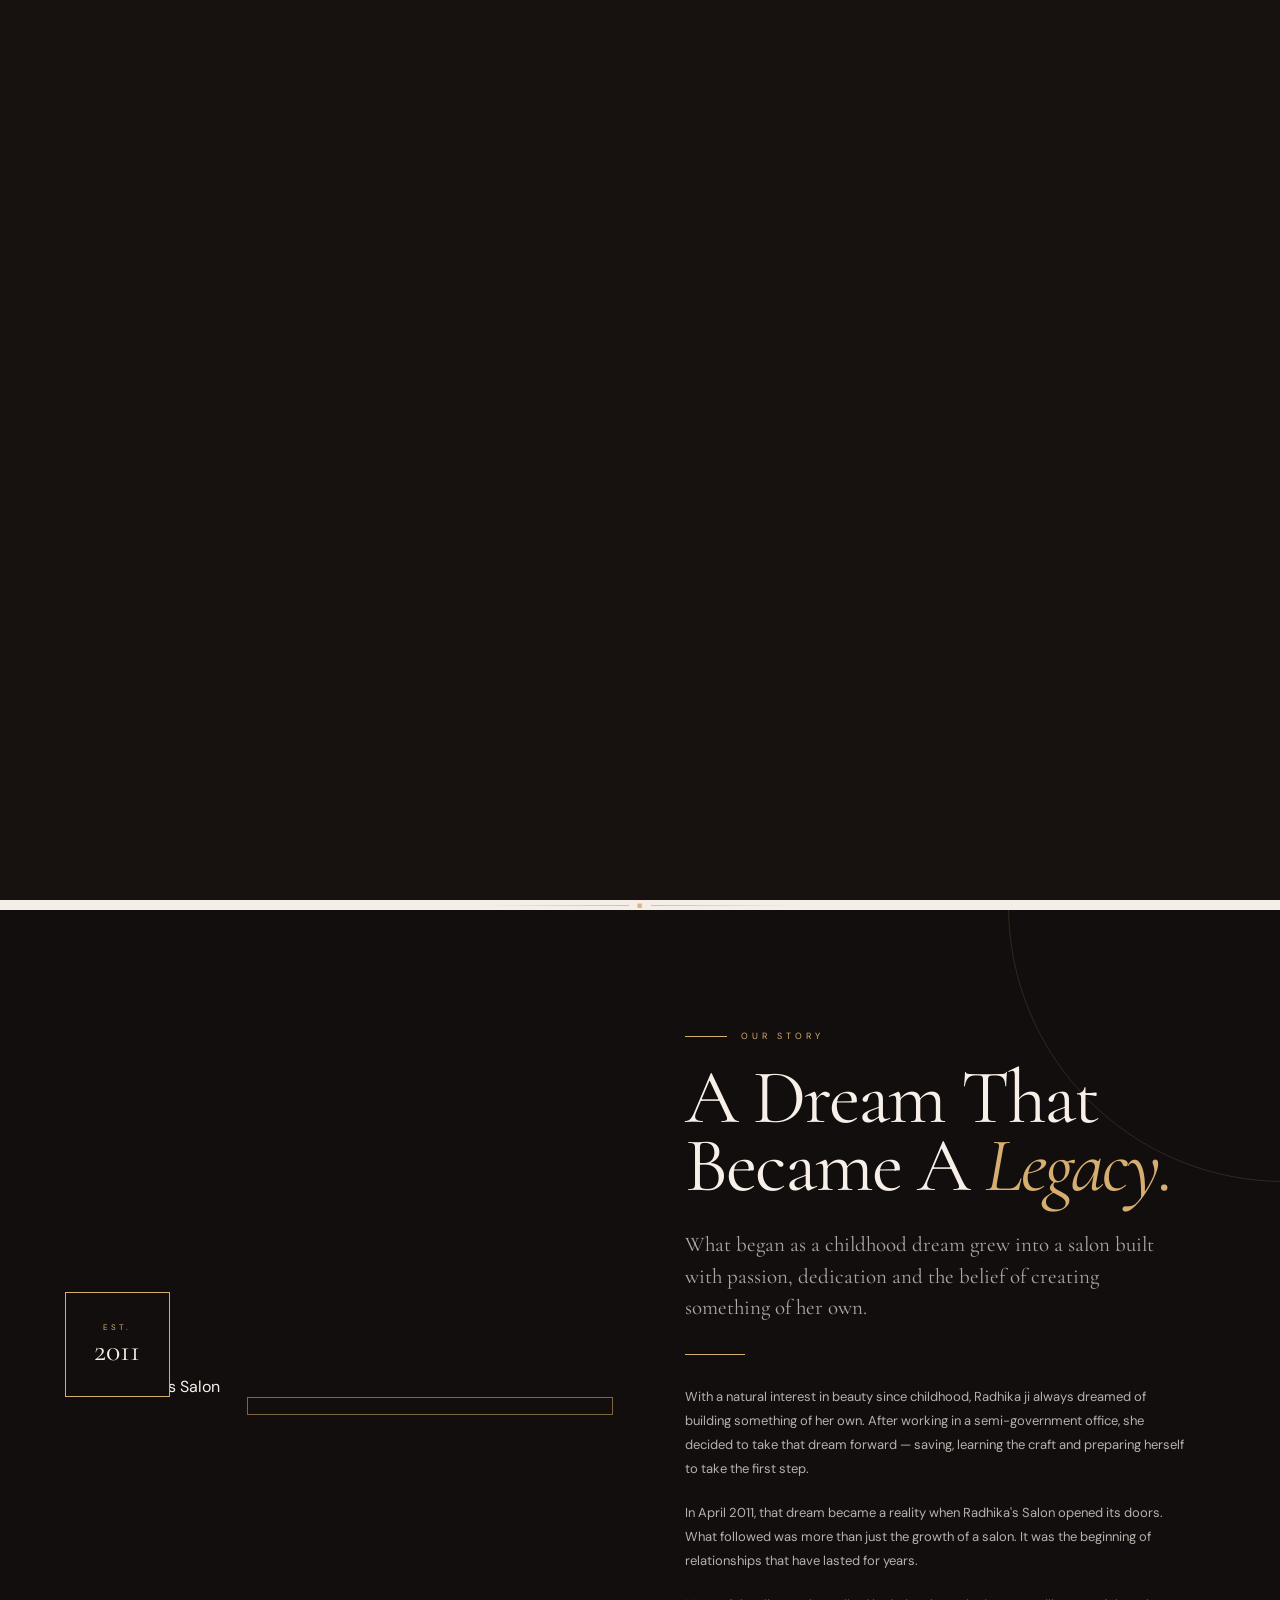
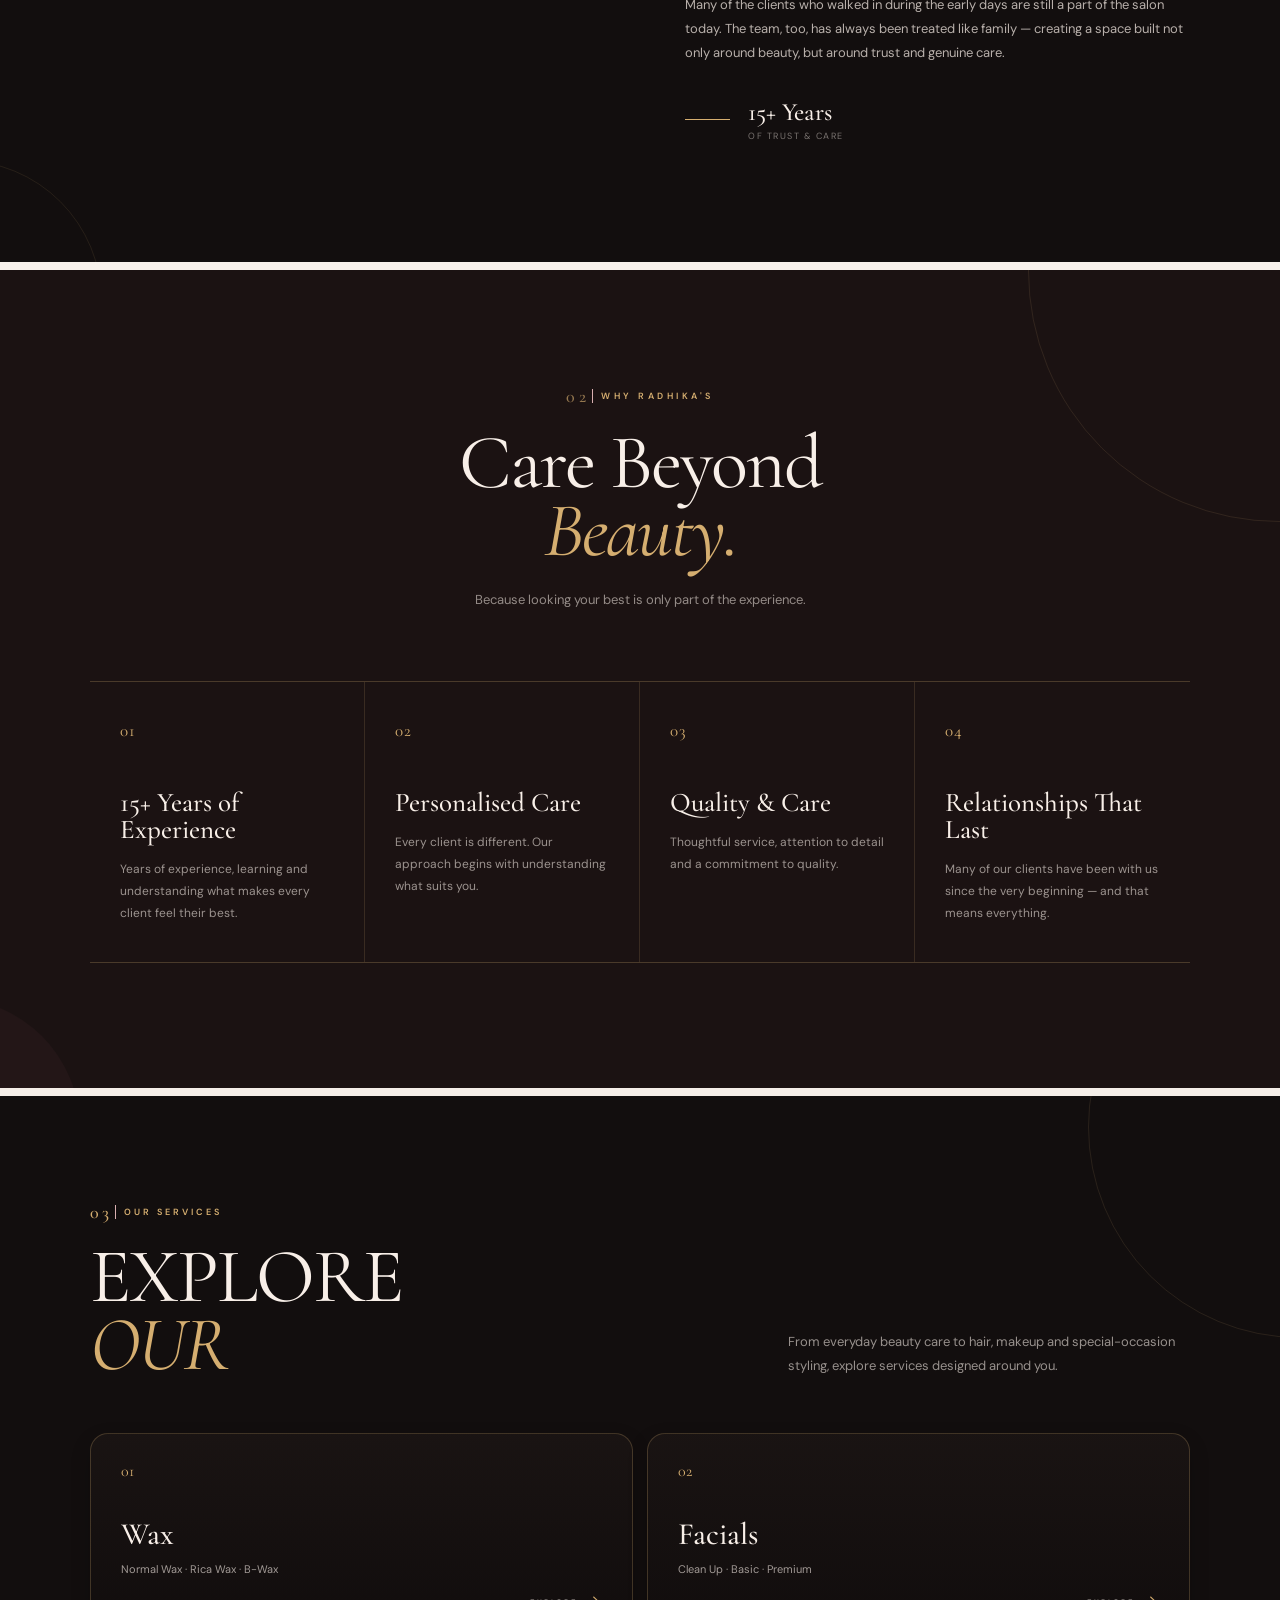
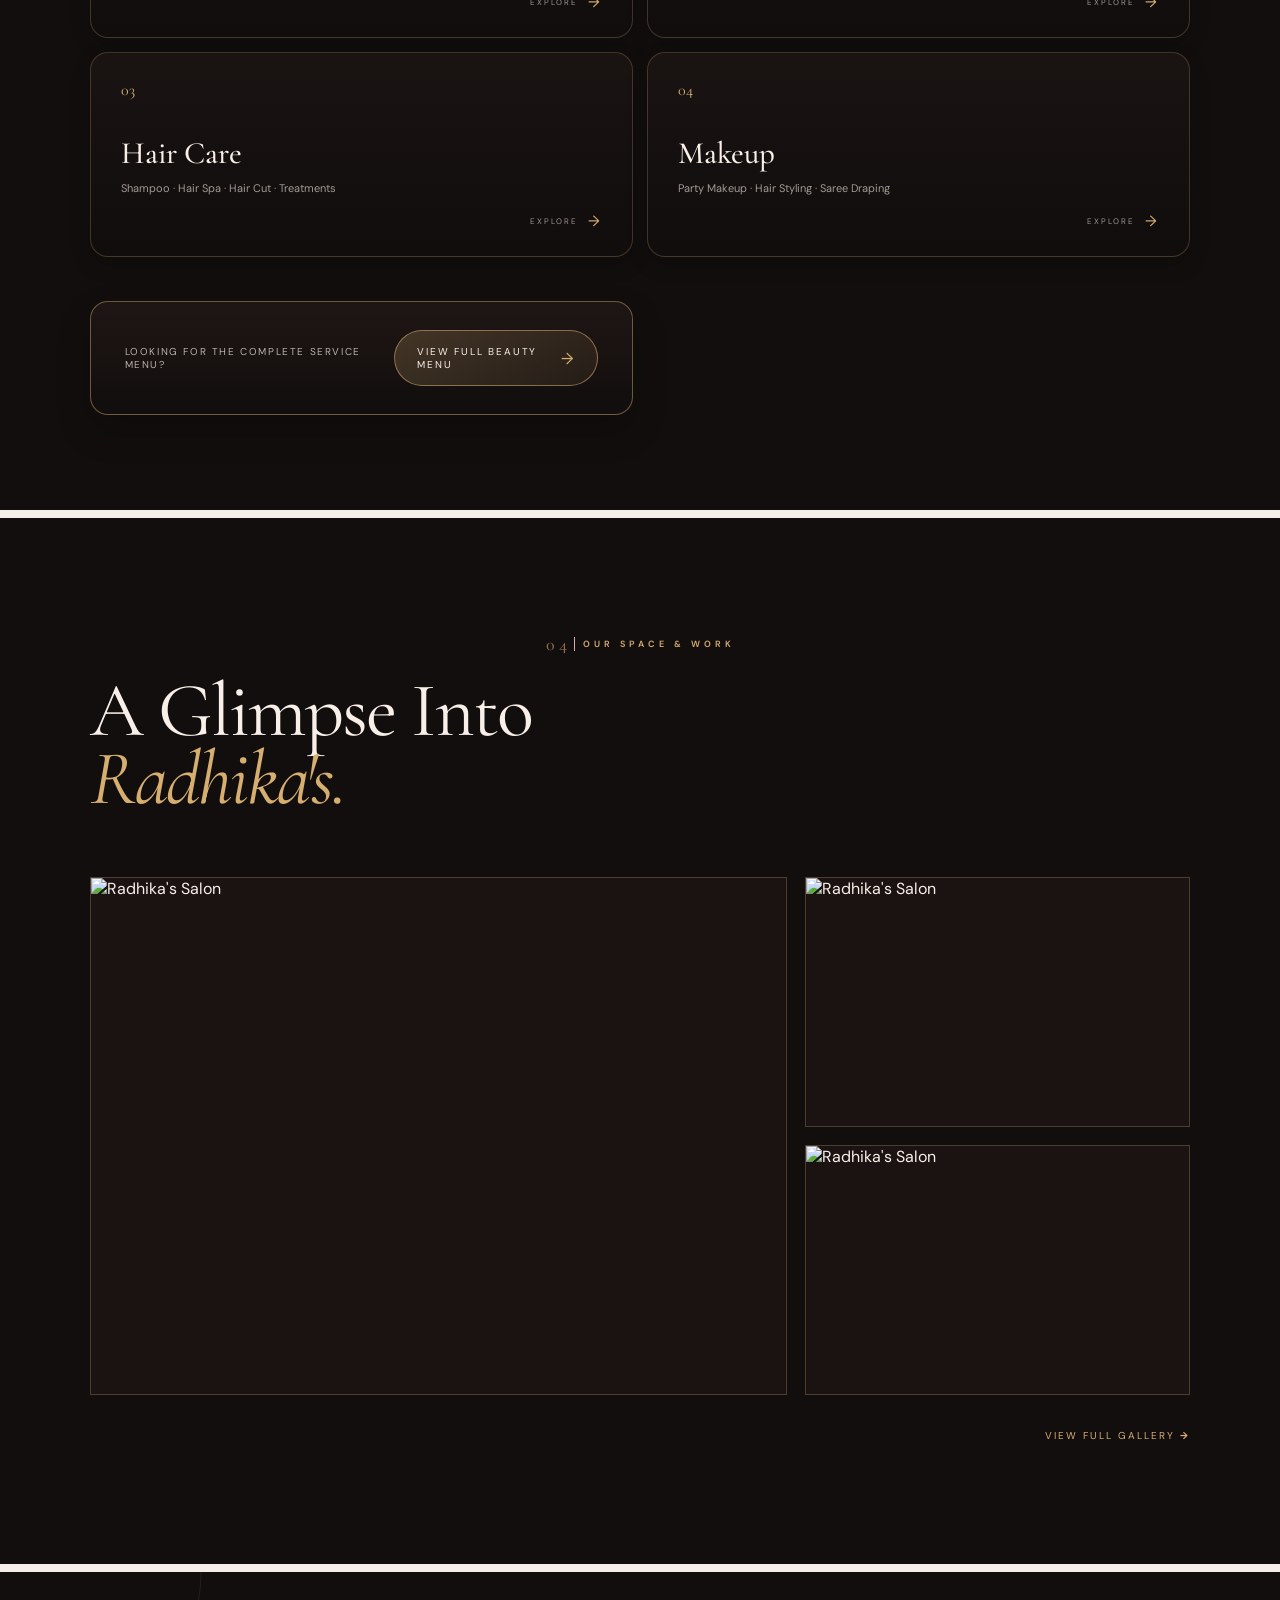
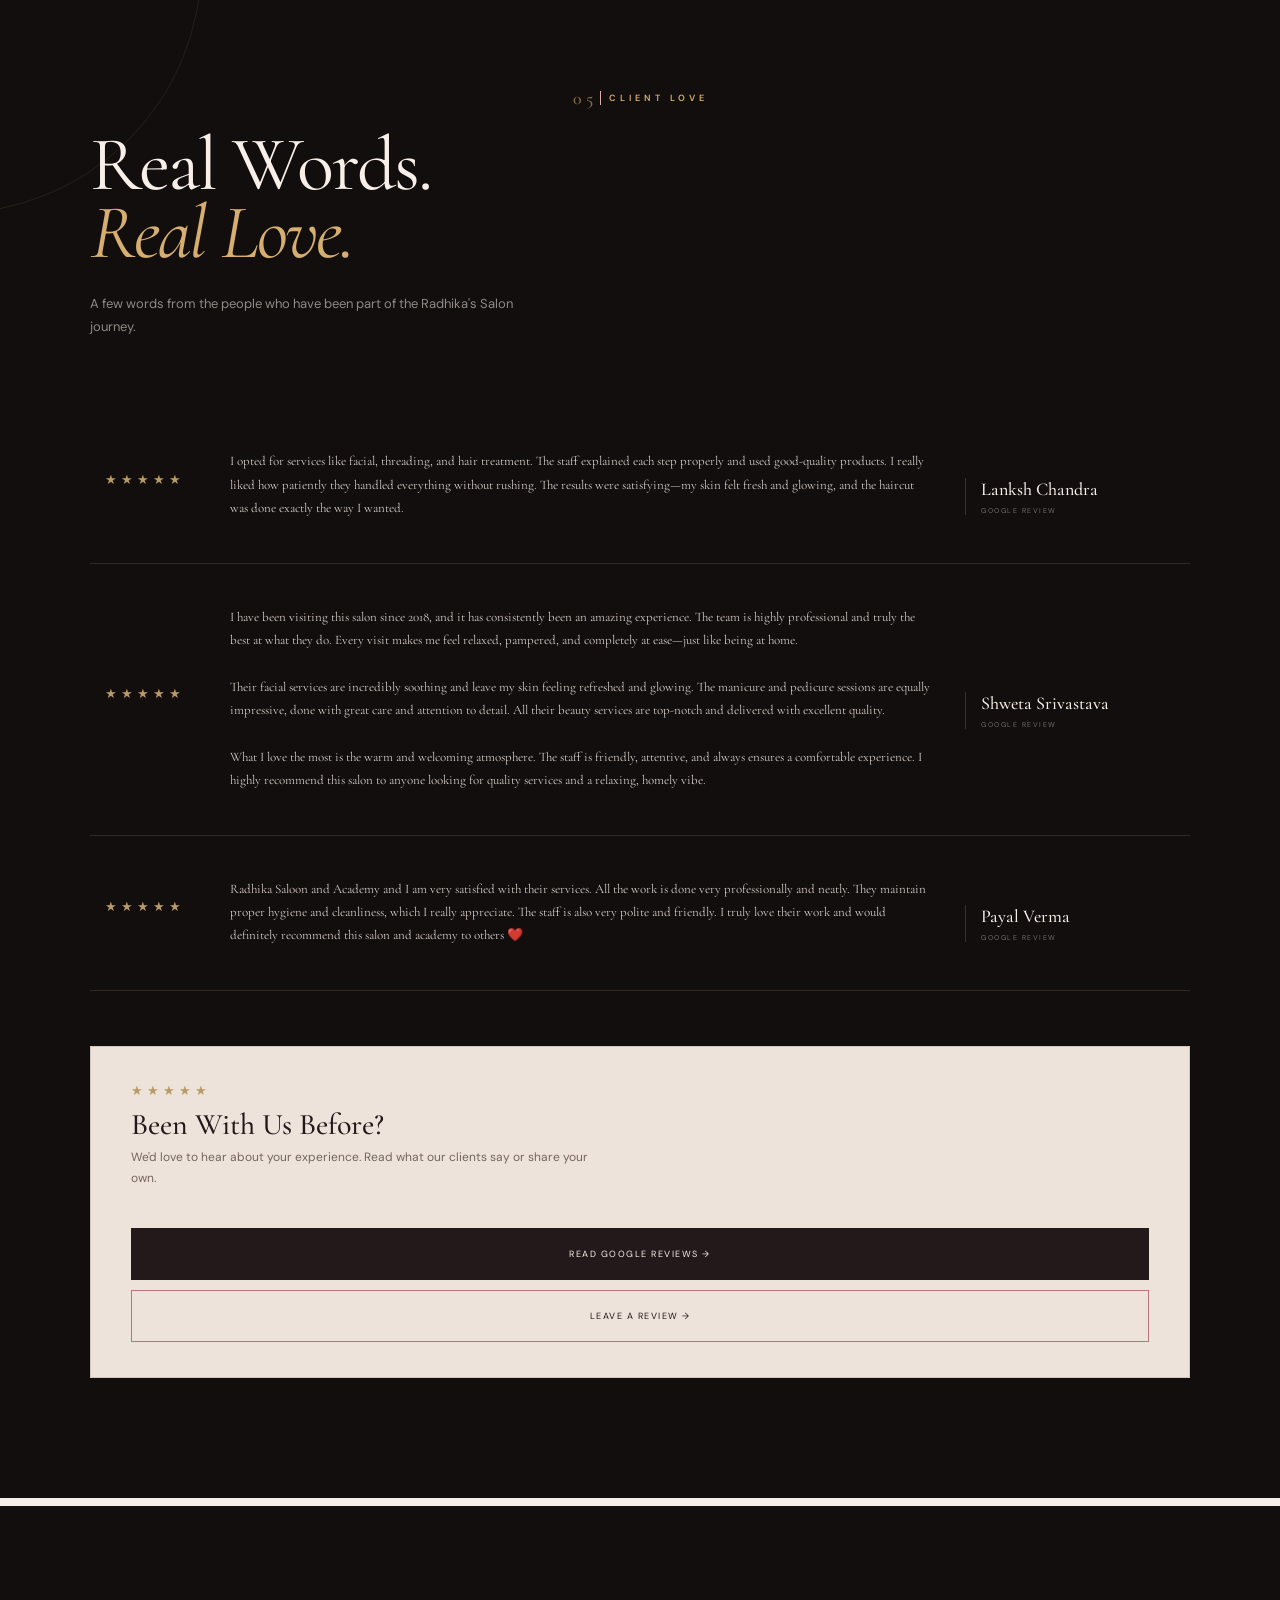
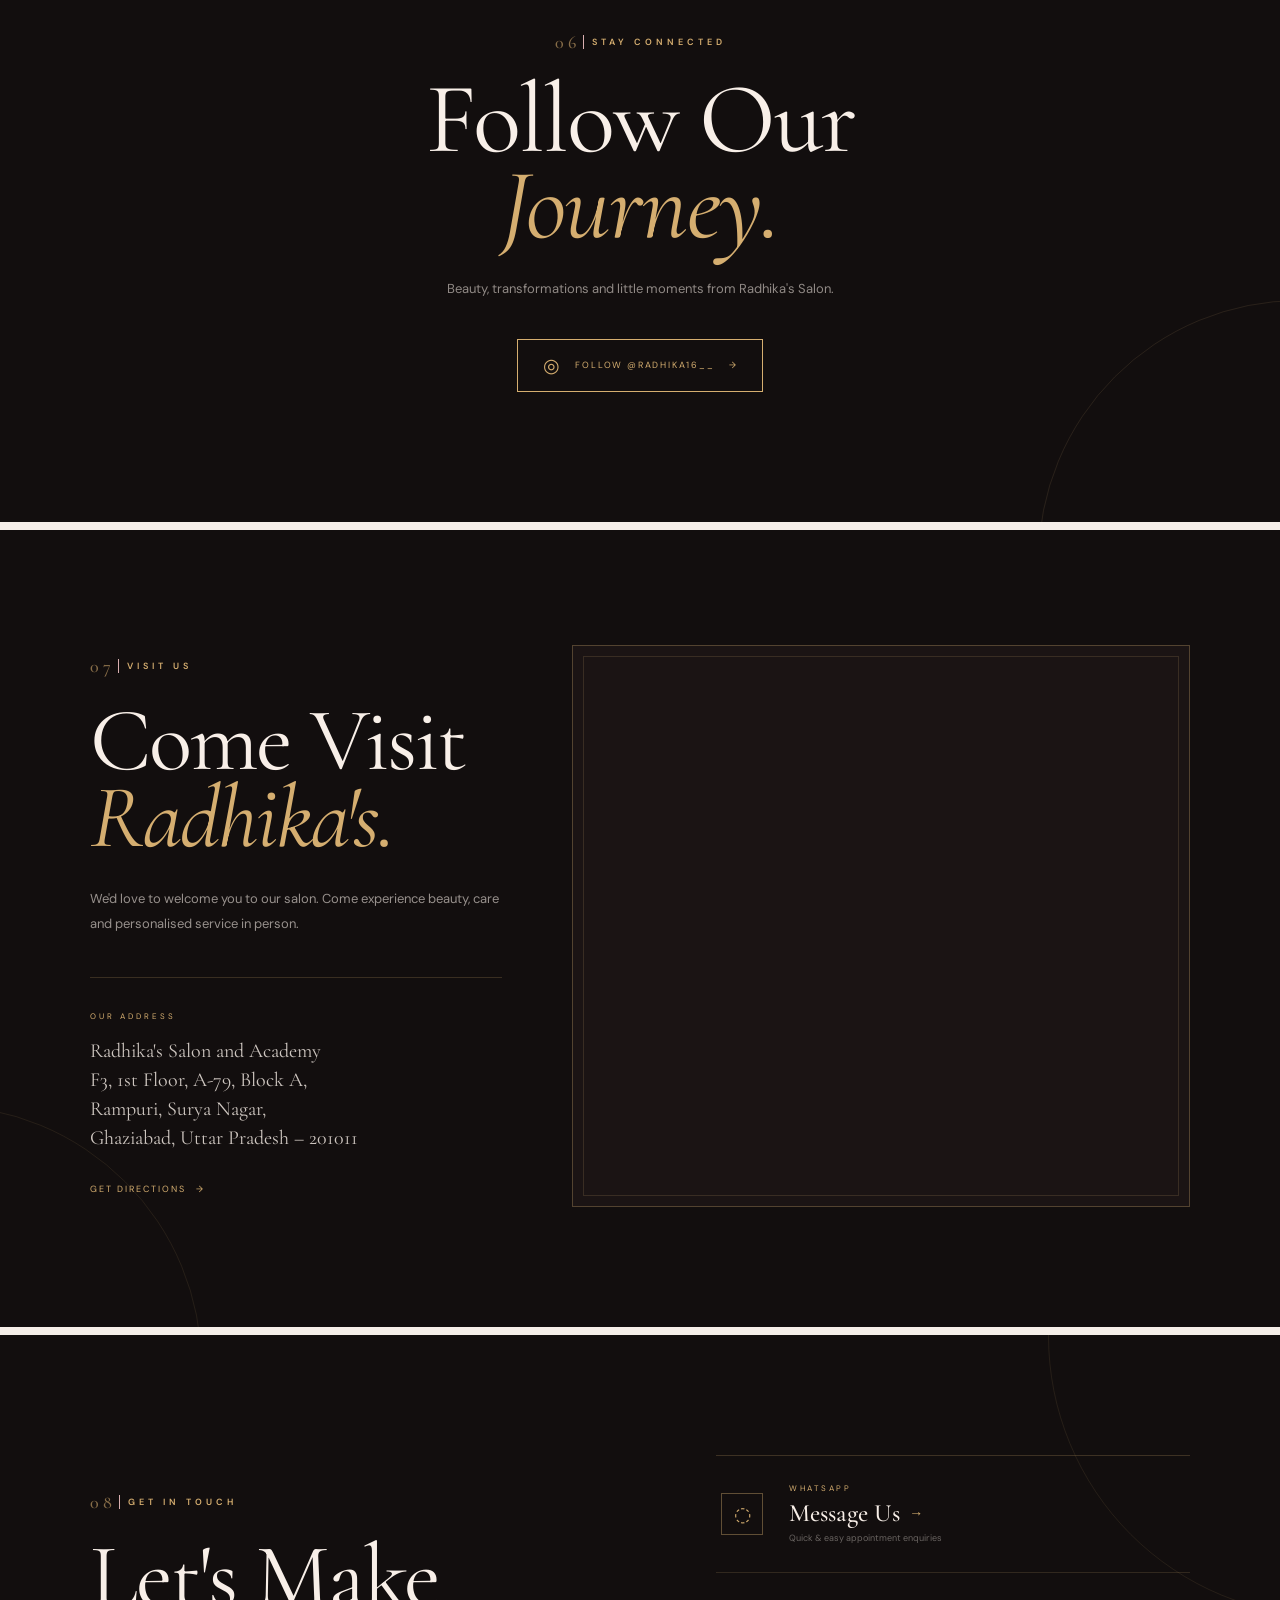
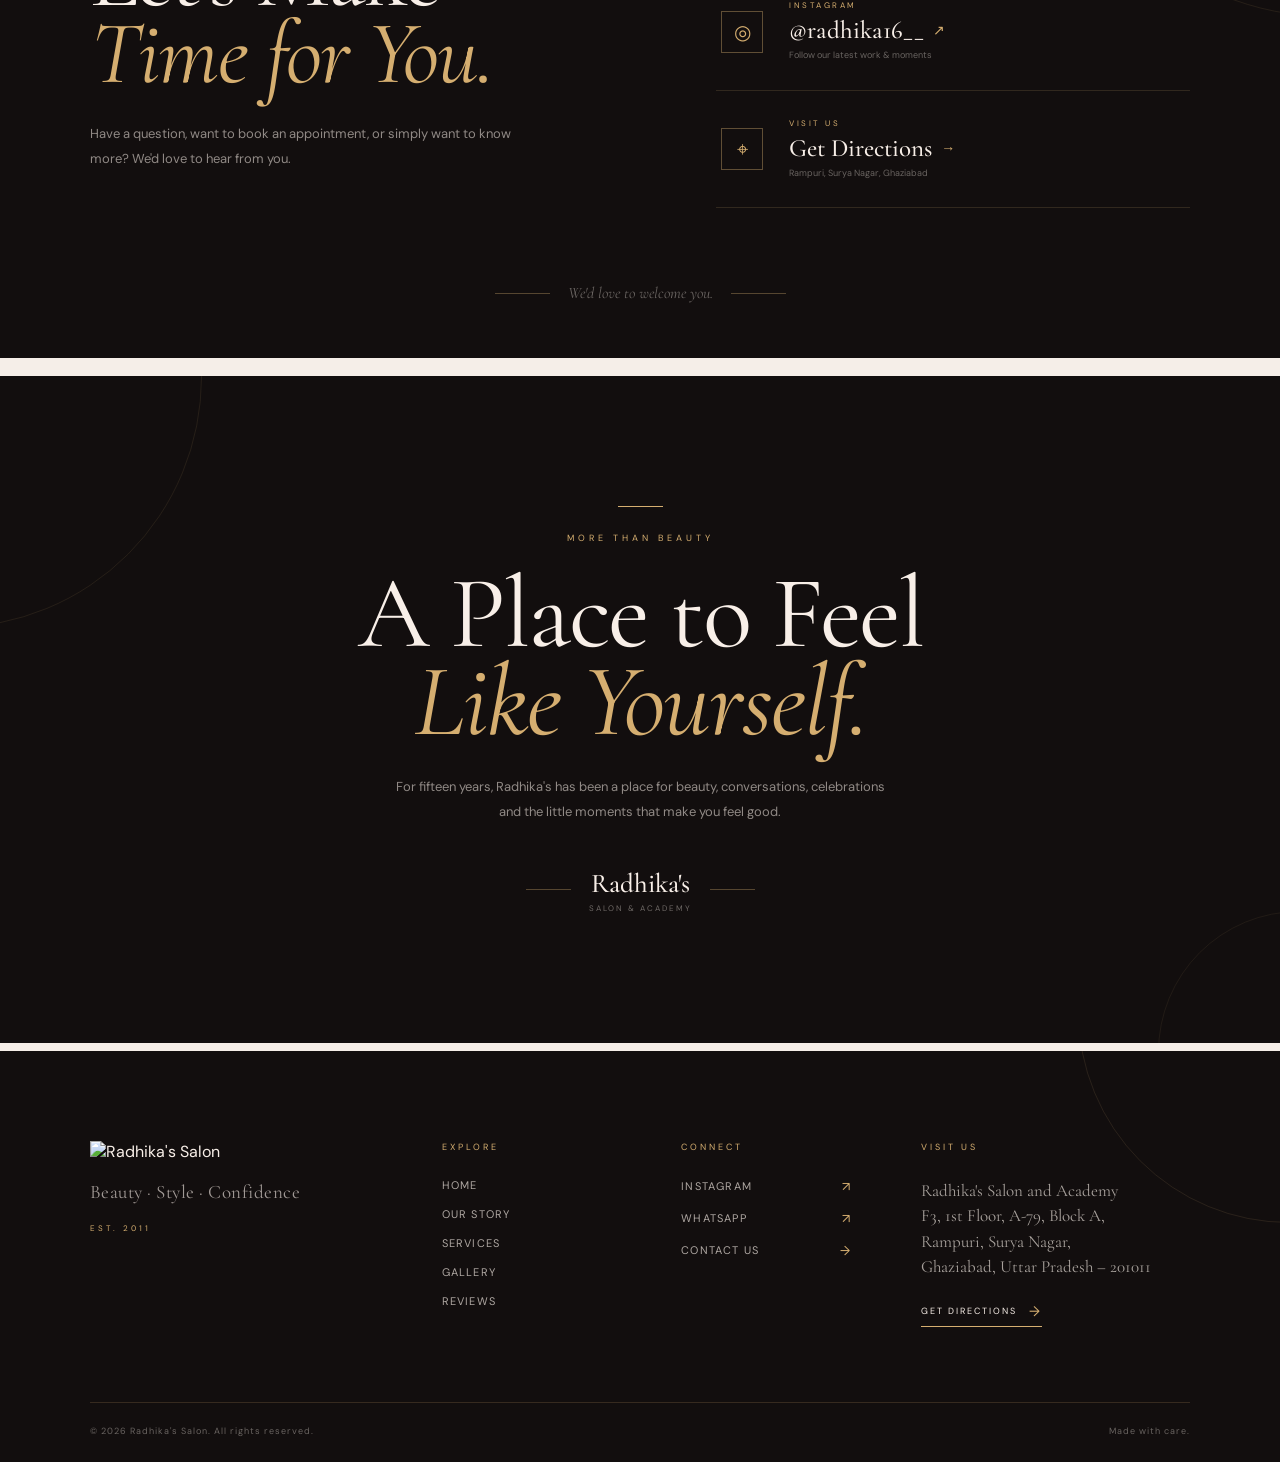
==== index.html @ afd0f9e2 "Add files via upload" ====
<!DOCTYPE html>
<html lang="en">
<head>
    <meta charset="UTF-8">
    <meta name="viewport" content="width=device-width, initial-scale=1.0">

    <title>Radhika's Salon | Beauty, Style & Care</title>

    <link rel="stylesheet" href="style.css">
</head>

<body>
<!-- ================= INTRO VIDEO ================= -->
<div class="intro-screen" id="introScreen">

    <video
        class="intro-video"
        id="introVideo"
        autoplay
        muted
        playsinline
        preload="auto"
    >

        <source
            src="Radhika's logo reveal 1.mp4"
            type="video/mp4"
            media="(min-width: 701px)"
        >

        <source
            src="Radhika's-Logo-reveal-mobile.mp4"
            type="video/mp4"
            media="(max-width: 700px)"
        >

    </video>


    <div class="intro-fallback">

        <img
            src="Radhikaslogonobg.png"
            alt="Radhika's Salon"
        >

    </div>

</div>
    <!-- ================= NAVBAR ================= -->

    <header class="navbar">
        <div class="nav-container">

            <a href="#home" class="logo">
                <img src="Radhikaslogonobg.png" alt="Radhika's Salon">
            </a>

            <nav class="nav-links">
                <a href="#home">Home</a>
                <a href="#about">About</a>
                <a href="#services">Services</a>
                <a href="#gallery">Gallery</a>
                <a href="#reviews">Reviews</a>
                <a href="#contact">Contact</a>
                <a href="#location">Location</a>
            </nav>

            <a href="#contact" class="nav-button">
                Book Appointment
            </a>

            <button class="menu-toggle" aria-label="Open Menu">
                <span></span>
                <span></span>
                <span></span>
            </button>

        </div>
    </header>



<!-- ================= HERO ================= -->

<section class="hero" id="home">

    <!-- Background Image -->
    <div class="hero-background">
        <img
            src="Radhika's entry 1.png"
            alt="Radhika's Salon Interior"
        >
        <div class="hero-overlay"></div>
    </div>
<div class="hero-background">

    <picture>
        <source
            media="(max-width: 700px)"
            srcset="Radhika's-entry-vertical.png"
        >

        <img
            src="Radhika's entry 1.png"
            alt="Radhika's Salon Interior"
        >
    </picture>

    <div class="hero-overlay"></div>

</div>

    <!-- Hero Content -->
    <div class="hero-content">

        <div class="hero-eyebrow">
            <span></span>
            EST. 2011
        </div>

        <h1>
            BEAUTY<br>
            <span>THAT FEELS</span><br>
            LIKE YOU.
        </h1>

        <p>
            A place where beauty, care and confidence
            come together.
        </p>

        <div class="hero-buttons">

            <a href="#services" class="hero-btn">
                Explore Services
                <span>→</span>
            </a>

            <a href="#about" class="hero-link">
                Our Story
                <span>↓</span>
            </a>

        </div>

    </div>


    <!-- Bottom Scroll -->
    <div class="hero-scroll">

        <span class="scroll-line"></span>

        <span>SCROLL TO EXPLORE</span>

    </div>


    <!-- Side Number -->
    <div class="hero-index">
        01
    </div>

</section>


       <!-- SECTION DIVIDER -->

<div class="section-divider">
    <span class="divider-line"></span>
    <span class="divider-diamond">◆</span>
    <span class="divider-line"></span>
</div>

        <!-- ================= SALON STORY ================= -->

<section class="salon-story" id="about">

    <div class="story-container">

        <!-- LEFT VISUAL -->

        <div class="story-visual">

            <div class="story-image">
                <img
                    src="Radhika's logo.png"
                    alt="Radhika's Salon"
                >
            </div>

            <div class="story-year">
                <span>EST.</span>
                <strong>2011</strong>
            </div>

        </div>


        <!-- RIGHT CONTENT -->

        <div class="story-content">

            <div class="story-label">
                <span></span>
                OUR STORY
            </div>

            <h2>
                A Dream That<br>
                Became A <em>Legacy.</em>
            </h2>

            <p class="story-intro">
                What began as a childhood dream grew into
                a salon built with passion, dedication
                and the belief of creating something of her own.
            </p>

            <div class="story-divider"></div>

            <p>
                With a natural interest in beauty since childhood,
                Radhika ji always dreamed of building something
                of her own. After working in a semi-government
                office, she decided to take that dream forward —
                saving, learning the craft and preparing herself
                to take the first step.
            </p>

            <p>
                In April 2011, that dream became a reality when
                Radhika's Salon opened its doors. What followed
                was more than just the growth of a salon. It was
                the beginning of relationships that have lasted
                for years.
            </p>

            <p>
                Many of the clients who walked in during the
                early days are still a part of the salon today.
                The team, too, has always been treated like
                family — creating a space built not only around
                beauty, but around trust and genuine care.
            </p>

            <div class="story-signature">

                <div class="signature-line"></div>

                <div>
                    <strong>15+ Years</strong>
                    <span>of trust &amp; care</span>
                </div>

            </div>

        </div>

    </div>

</section>
        <!-- ================= WHY RADHIKA'S ================= -->

        <section class="why-us section">

            <div class="section-heading">

                <div class="section-label centered">
                    <span>02</span>
                    <span>WHY RADHIKA'S</span>
                </div>

                <h2>
                    Care Beyond<br>
                    <em>Beauty.</em>
                </h2>

                <p>
                    Because looking your best is only part of the experience.
                </p>

            </div>


            <div class="why-grid">

                <article class="why-card">
                    <span class="card-number">01</span>
                    <h3>15+ Years of Experience</h3>
                    <p>
                        Years of experience, learning and understanding
                        what makes every client feel their best.
                    </p>
                </article>

                <article class="why-card">
                    <span class="card-number">02</span>
                    <h3>Personalised Care</h3>
                    <p>
                        Every client is different. Our approach begins
                        with understanding what suits you.
                    </p>
                </article>

                <article class="why-card">
                    <span class="card-number">03</span>
                    <h3>Quality & Care</h3>
                    <p>
                        Thoughtful service, attention to detail and
                        a commitment to quality.
                    </p>
                </article>

                <article class="why-card">
                    <span class="card-number">04</span>
                    <h3>Relationships That Last</h3>
                    <p>
                        Many of our clients have been with us since
                        the very beginning — and that means everything.
                    </p>
                </article>

            </div>

        </section>


      <!-- ================= SERVICES PREVIEW ================= -->

<section class="services-preview section" id="services">

    <div class="services-header">

        <div>

            <div class="section-label">
                <span>03</span>
                <span>OUR SERVICES</span>
            </div>

            <h2>
                EXPLORE<br>
                <em>OUR</em>
            </h2>

        </div>

        <p>
            From everyday beauty care to hair, makeup and
            special-occasion styling, explore services designed
            around you.
        </p>

    </div>


    <div class="services-grid">

       <!-- ================= 01 ================= -->

<a href="menu.html?group=wax" class="service-card">

    <span class="service-number">01</span>

    <div class="service-card-content">

        <h3>
            Wax
        </h3>

        <p>
            Normal Wax · Rica Wax · B-Wax
        </p>

    </div>

    <span class="service-arrow">
        Explore <strong>→</strong>
    </span>

</a>


<!-- ================= 02 ================= -->

<a href="menu.html?group=facials" class="service-card">

    <span class="service-number">02</span>

    <div class="service-card-content">

        <h3>
            Facials
        </h3>

        <p>
            Clean Up · Basic · Premium
        </p>

    </div>

    <span class="service-arrow">
        Explore <strong>→</strong>
    </span>

</a>


<!-- ================= 03 ================= -->

<a href="menu.html?group=hair" class="service-card">

    <span class="service-number">03</span>

    <div class="service-card-content">

        <h3>
            Hair Care
        </h3>

        <p>
            Shampoo · Hair Spa · Hair Cut · Treatments
        </p>

    </div>

    <span class="service-arrow">
        Explore <strong>→</strong>
    </span>

</a>


<!-- ================= 04 ================= -->

<a href="menu.html?group=makeup" class="service-card">

    <span class="service-number">04</span>

    <div class="service-card-content">

        <h3>
            Makeup
        </h3>

        <p>
            Party Makeup · Hair Styling · Saree Draping
        </p>

    </div>

    <span class="service-arrow">
        Explore <strong>→</strong>
    </span>

</a>



    <!-- ================= MENU LINK ================= -->

    <div class="services-menu-link">

        <span>
            Looking for the complete service menu?
        </span>

        <a href="menu.html">
            View Full Beauty Menu
            <strong>→</strong>
        </a>

    </div>

</section>


    

      <!-- ================= GALLERY PREVIEW ================= -->

<section class="gallery-preview section" id="gallery">

    <div class="section-heading">

        <div class="section-label centered">
            <span>04</span>
            <span>OUR SPACE & WORK</span>
        </div>

        <h2>
            A Glimpse Into<br>
            <em>Radhika's.</em>
        </h2>

    </div>


    <div class="gallery-grid">

      <!-- =====================================================
     FEATURED GALLERY
===================================================== -->

<!-- LARGE FEATURE IMAGE -->

<div class="gallery-item gallery-large">

    <img
        src="Radhika's scene 7.png"
        alt="Radhika's Salon"
    >

</div>


<!-- SMALL IMAGE 01 -->

<div class="gallery-item gallery-small">

    <img
        src="Radhika's scene 6.png"
        alt="Radhika's Salon"
    >

</div>


<!-- SMALL IMAGE 02 -->

<div class="gallery-item gallery-small">

    <img
        src= "Radhika's scene 4.png"
        alt="Radhika's Salon"
    >

</div>

</div>


    <div class="gallery-cta">

        <a href="gallery.html">
    View Full Gallery
    <strong>→</strong>
</a>
    </div>

</section>

       <!-- ================= REVIEWS ================= -->

<section class="reviews section" id="reviews">

    <div class="section-heading">

        <div class="section-label centered">
            <span>05</span>
            <span>CLIENT LOVE</span>
        </div>

        <h2>
            Real Words.<br>
            <em>Real Love.</em>
        </h2>

        <p>
            A few words from the people who have been part
            of the Radhika's Salon journey.
        </p>

    </div>


   <div class="reviews-grid">

    <!-- ================= REVIEW 01 ================= -->

    <article class="review-card">

        <div class="review-stars">
            ★★★★★
        </div>

        <p class="review-text">
            I opted for services like facial, threading, and hair
            treatment. The staff explained each step properly and
            used good-quality products. I really liked how patiently
            they handled everything without rushing. The results were
            satisfying—my skin felt fresh and glowing, and the haircut
            was done exactly the way I wanted.
        </p>

        <div class="review-author">

            <div>
                <strong>Lanksh Chandra</strong>

                <span>
                    Google Review
                </span>
            </div>

            

        </div>

    </article>


    <!-- ================= REVIEW 02 ================= -->

    <article class="review-card">

        <div class="review-stars">
            ★★★★★
        </div>

        <p class="review-text">
            I have been visiting this salon since 2018, and it has
            consistently been an amazing experience. The team is
            highly professional and truly the best at what they do.
            Every visit makes me feel relaxed, pampered, and
            completely at ease—just like being at home.
            <br><br>
            Their facial services are incredibly soothing and leave
            my skin feeling refreshed and glowing. The manicure and
            pedicure sessions are equally impressive, done with great
            care and attention to detail. All their beauty services
            are top-notch and delivered with excellent quality.
            <br><br>
            What I love the most is the warm and welcoming atmosphere.
            The staff is friendly, attentive, and always ensures a
            comfortable experience. I highly recommend this salon to
            anyone looking for quality services and a relaxing,
            homely vibe.
        </p>

        <div class="review-author">

            <div>
                <strong>Shweta Srivastava</strong>

                <span>
                    Google Review
                </span>
            </div>

           

        </div>

    </article>


    <!-- ================= REVIEW 03 ================= -->

    <article class="review-card">

        <div class="review-stars">
            ★★★★★
        </div>

        <p class="review-text">
            Radhika Saloon and Academy and I am very satisfied with
            their services. All the work is done very professionally
            and neatly. They maintain proper hygiene and cleanliness,
            which I really appreciate. The staff is also very polite
            and friendly. I truly love their work and would definitely
            recommend this salon and academy to others ❤️
        </p>

        <div class="review-author">

            <div>
                <strong>Payal Verma</strong>

                <span>
                    Google Review
                </span>
            </div>

            
        </div>

    </article>

</div>


    <!-- ================= GOOGLE REVIEW CTA ================= -->

    <div class="review-actions">

        <div class="review-action-content">

            <span class="review-stars">★★★★★</span>

            <h3>
                Been With Us Before?
            </h3>

            <p>
                We'd love to hear about your experience.
                Read what our clients say or share your own.
            </p>

        </div>


        <div class="review-buttons">

            <a
                href="https://share.google/PJnNp56hR6XcX1TGy"
                target="_blank"
                rel="noopener noreferrer"
                class="btn btn-dark"
            >
                Read Google Reviews →
            </a>

            <a
                href="https://share.google/PJnNp56hR6XcX1TGy"
                target="_blank"
                rel="noopener noreferrer"
                class="btn btn-review"
            >
                Leave a Review →
            </a>

        </div>

    </div>

</section>

<!-- ================= INSTAGRAM ================= -->

<section class="instagram-section">

    <div class="instagram-inner">

        <div class="section-label centered">
            <span>06</span>
            <span>STAY CONNECTED</span>
        </div>

        <h2>
            Follow Our<br>
            <em>Journey.</em>
        </h2>

        <p>
            Beauty, transformations and little moments
            from Radhika's Salon.
        </p>

        <a
            href="https://www.instagram.com/radhika16__/?igsh=NmgweGU5MXZubTRn-"
            target="_blank"
            rel="noopener noreferrer"
            class="instagram-button"
        >
            <span class="instagram-icon">◎</span>
            Follow @radhika16__
            <span>→</span>
        </a>

    </div>

</section>


<!-- ================= LOCATION ================= -->

<section class="location section" id="location">

    <div class="location-container">

        <div class="location-content">

            <div class="section-label">
                <span>07</span>
                <span>VISIT US</span>
            </div>

            <h2>
                Come Visit<br>
                <em>Radhika's.</em>
            </h2>

            <p class="location-intro">
                We'd love to welcome you to our salon.
                Come experience beauty, care and personalised
                service in person.
            </p>


            <div class="address">

                <span class="address-label">
                    OUR ADDRESS
                </span>

                <p>
                    Radhika's Salon and Academy<br>
                    F3, 1st Floor, A-79, Block A,<br>
                    Rampuri, Surya Nagar,<br>
                    Ghaziabad, Uttar Pradesh – 201011
                </p>

            </div>


            <a
                href="https://share.google/PJnNp56hR6XcX1TGy"
                target="_blank"
                rel="noopener noreferrer"
                class="text-link"
            >
                Get Directions
                <span>→</span>
            </a>

        </div>


        <!-- MAP -->

        <div class="map-container">

            <iframe
                src="https://www.google.com/maps?q=Radhika's%20Salon%20and%20Academy%2C%20Rampuri%2C%20Ghaziabad%2C%20Uttar%20Pradesh&output=embed"
                width="100%"
                height="100%"
                style="border:0;"
                allowfullscreen=""
                loading="lazy"
                referrerpolicy="no-referrer-when-downgrade"
                title="Radhika's Salon and Academy Location">
            </iframe>

        </div>

    </div>

</section>


<!-- ================= CONTACT ================= -->

<section class="contact section" id="contact">

    <div class="contact-container">

        <!-- ================= LEFT ================= -->

        <div class="contact-heading">

            <div class="section-label">
                <span>08</span>
                <span>GET IN TOUCH</span>
            </div>

            <h2>
                Let's Make<br>
                <em>Time for You.</em>
            </h2>

            <p>
                Have a question, want to book an appointment,
                or simply want to know more? We'd love to hear
                from you.
            </p>

        </div>


        <!-- ================= RIGHT ================= -->

        <div class="contact-details">


            <!-- WHATSAPP -->

            <a
                href="https://wa.me/YOURWHATSAPPNUMBER"
                target="_blank"
                rel="noopener noreferrer"
                class="contact-item"
            >

                <div class="contact-icon">
                    <span>◌</span>
                </div>

                <div class="contact-item-content">

                    <span class="contact-label">
                        WHATSAPP
                    </span>

                    <strong>
                        Message Us
                        <b>→</b>
                    </strong>

                    <small>
                        Quick & easy appointment enquiries
                    </small>

                </div>

            </a>


            <!-- INSTAGRAM -->

            <a
                href="https://www.instagram.com/radhika16__/?igsh=NmgweGU5MXZubTRn-"
                target="_blank"
                rel="noopener noreferrer"
                class="contact-item"
            >

                <div class="contact-icon">
                    <span>◎</span>
                </div>

                <div class="contact-item-content">

                    <span class="contact-label">
                        INSTAGRAM
                    </span>

                    <strong>
                        @radhika16__
                        <b>↗</b>
                    </strong>

                    <small>
                        Follow our latest work & moments
                    </small>

                </div>

            </a>


            <!-- LOCATION -->

            <a
                href="https://share.google/PJnNp56hR6XcX1TGy"
                target="_blank"
                rel="noopener noreferrer"
                class="contact-item"
            >

                <div class="contact-icon">
                    <span>⌖</span>
                </div>

                <div class="contact-item-content">

                    <span class="contact-label">
                        VISIT US
                    </span>

                    <strong>
                        Get Directions
                        <b>→</b>
                    </strong>

                    <small>
                        Rampuri, Surya Nagar, Ghaziabad
                    </small>

                </div>

            </a>

        </div>

    </div>


    <!-- ================= BOTTOM NOTE ================= -->

    <div class="contact-bottom">

        <span class="contact-bottom-line"></span>

        <p>
            We'd love to welcome you.
        </p>

        <span class="contact-bottom-line"></span>

    </div>

</section>

       <!-- ================= FINAL BRAND STATEMENT ================= -->

<section class="cta">

    <div class="cta-content">

        <div class="cta-line"></div>

        <p class="eyebrow">
            MORE THAN BEAUTY
        </p>

        <h2>
            A Place to Feel<br>
            <em>Like Yourself.</em>
        </h2>

        <p class="cta-text">
            For fifteen years, Radhika's has been a place
            for beauty, conversations, celebrations and
            the little moments that make you feel good.
        </p>

        <div class="cta-signature">

            <span></span>

            <div>
                <strong>Radhika's</strong>
                <small>Salon & Academy</small>
            </div>

            <span></span>

        </div>

    </div>

</section>

       <!-- ================= FOOTER ================= -->

<footer class="footer">

    <div class="footer-main">

        <!-- BRAND -->
        <div class="footer-brand">

            <img src="Radhikaslogonobg.png" alt="Radhika's Salon">

            <p>
                Beauty · Style · Confidence
            </p>

            <span class="footer-est">
                EST. 2011
            </span>

        </div>


        <!-- QUICK LINKS -->
        <div class="footer-column">

            <span class="footer-label">
                EXPLORE
            </span>

            <div class="footer-links">
                <a href="#home">Home</a>
                <a href="#about">Our Story</a>
                <a href="#services">Services</a>
                <a href="#gallery">Gallery</a>
                <a href="#reviews">Reviews</a>
            </div>

        </div>


        <!-- CONTACT -->
        <div class="footer-column">

            <span class="footer-label">
                CONNECT
            </span>

            <div class="footer-contact">

                <a
                    href="https://www.instagram.com/radhika16__/?igsh=NmgweGU5MXZubTRn-"
                    target="_blank"
                    rel="noopener noreferrer"
                >
                    Instagram
                    <span>↗</span>
                </a>

                <a
                    href="https://wa.me/YOURWHATSAPPNUMBER"
                    target="_blank"
                    rel="noopener noreferrer"
                >
                    WhatsApp
                    <span>↗</span>
                </a>

                <a href="#contact">
                    Contact Us
                    <span>→</span>
                </a>

            </div>

        </div>


        <!-- ADDRESS -->
        <div class="footer-column footer-location">

            <span class="footer-label">
                VISIT US
            </span>

            <p>
                Radhika's Salon and Academy<br>
                F3, 1st Floor, A-79, Block A,<br>
                Rampuri, Surya Nagar,<br>
                Ghaziabad, Uttar Pradesh – 201011
            </p>

            <a
                href="https://share.google/PJnNp56hR6XcX1TGy"
                target="_blank"
                rel="noopener noreferrer"
                class="footer-direction"
            >
                Get Directions
                <span>→</span>
            </a>

        </div>

    </div>


    <!-- FOOTER BOTTOM -->

    <div class="footer-bottom">

        <span>
            © 2026 Radhika's Salon. All rights reserved.
        </span>

        <span>
            Made with care.
        </span>

    </div>

</footer>

    </main>


    <script src="script.js"></script>

</body>
</html>
---- style.css ----
/* =========================================================
   RADHIKA'S SALON
   Premium Editorial Salon Website
========================================================= */

@import url('https://fonts.googleapis.com/css2?family=Cormorant+Garamond:wght@400;500;600;700&family=DM+Sans:wght@300;400;500;600&display=swap');


/* =========================================================
   RESET
========================================================= */

* {
    margin: 0;
    padding: 0;
    box-sizing: border-box;
}

html {
    scroll-behavior: smooth;
}

body {
    font-family: "DM Sans", sans-serif;
    background: #f7f1eb;
    color: #29201f;
    overflow-x: hidden;
}

a {
    text-decoration: none;
    color: inherit;
}

button {
    font-family: inherit;
}


/* =========================================================
   VARIABLES
========================================================= */

:root {
    --cream: #f7f1eb;
    --cream-dark: #eee3da;
    --rose: #b77c82;
    --rose-light: #d9afb0;
    --deep: #29201f;
    --brown: #5b4742;
    --gold: #b79a67;
    --white: #fffaf6;
    --border: rgba(41, 32, 31, 0.14);
}


/* =========================================================
   GLOBAL
========================================================= */

.section {
    padding: 120px 7%;
}

.section-label {
    display: flex;
    align-items: center;
    gap: 14px;

    font-size: 10px;
    font-weight: 600;
    letter-spacing: 3px;
    text-transform: uppercase;

    color: var(--rose);
}

.section-label span:first-child {
    font-family: "Cormorant Garamond", serif;
    font-size: 18px;
    font-weight: 500;
}

.section-label span:last-child {
    position: relative;
}

.section-label span:last-child::before {
    content: "";
    position: absolute;
    left: -9px;
    top: 50%;
    width: 1px;
    height: 14px;
    background: var(--rose-light);
    transform: translateY(-50%);
}

.section-label.centered {
    justify-content: center;
}

h1,
h2,
h3 {
    font-family: "Cormorant Garamond", serif;
    font-weight: 500;
}

em {
    color: var(--rose);
    font-style: italic;
}

/* =========================================================
   LUXURY NAVBAR
========================================================= */

.navbar {
    position: absolute;
    top: 0;
    left: 0;

    width: 100%;
    height: 82px;

    background: rgba(20, 14, 12, 0.30);

    backdrop-filter: blur(10px);
    -webkit-backdrop-filter: blur(10px);

    border-bottom: 1px solid rgba(216, 176, 109, 0.18);

    z-index: 1000;

    transition:
        background 0.4s ease,
        border-color 0.4s ease,
        box-shadow 0.4s ease;
}


/* ================= CONTAINER ================= */

.nav-container {
    width: 100%;
    height: 100%;

    max-width: 1500px;

    margin: 0 auto;

    padding: 0 6.5%;

    display: flex;
    align-items: center;
    justify-content: space-between;
}


/* ================= LOGO ================= */

.logo {
    display: flex;
    align-items: center;

    text-decoration: none;

    flex-shrink: 0;
}

.logo img {
    width: 145px;
    height: auto;

    display: block;

    transition: transform 0.3s ease;
}

.logo:hover img {
    transform: scale(1.03);
}


/* ================= NAV LINKS ================= */

.nav-links {
    display: flex;
    align-items: center;

    gap: 38px;

    margin-left: auto;
    margin-right: 45px;
}

.nav-links a {
    position: relative;

    color: rgba(255, 255, 255, 0.86);

    text-decoration: none;

    font-size: 11px;

    font-weight: 500;

    letter-spacing: 2px;

    text-transform: uppercase;

    padding: 8px 0;

    transition:
        color 0.3s ease;
}


/* GOLD UNDERLINE */

.nav-links a::after {
    content: "";

    position: absolute;

    left: 0;
    bottom: 0;

    width: 0;
    height: 1px;

    background: #d8b06d;

    transition: width 0.3s ease;
}

.nav-links a:hover {
    color: #d8b06d;
}

.nav-links a:hover::after {
    width: 100%;
}


/* ACTIVE LINK */

.nav-links a.active {
    color: #d8b06d;
}

.nav-links a.active::after {
    width: 100%;
}


/* ================= BOOK BUTTON ================= */

.nav-button {
    display: inline-flex;

    align-items: center;
    justify-content: center;

    min-width: 175px;

    height: 48px;

    padding: 0 25px;

    background: rgba(35, 24, 20, 0.78);

    border: 1px solid rgba(216, 176, 109, 0.65);

    color: #fff;

    text-decoration: none;

    font-size: 10px;

    font-weight: 500;

    letter-spacing: 1.8px;

    text-transform: uppercase;

    transition:
        background 0.3s ease,
        color 0.3s ease,
        border-color 0.3s ease,
        transform 0.3s ease;
}

.nav-button:hover {
    background: #d8b06d;

    border-color: #d8b06d;

    color: #1c1210;

    transform: translateY(-2px);
}


/* ================= SCROLLED NAVBAR ================= */

.navbar.scrolled {
    position: fixed;

    background: rgba(20, 14, 12, 0.90);

    backdrop-filter: blur(14px);
    -webkit-backdrop-filter: blur(14px);

    border-bottom-color: rgba(216, 176, 109, 0.25);

    box-shadow:
        0 8px 30px rgba(0, 0, 0, 0.22);
}


/* ================= MOBILE MENU BUTTON ================= */

.menu-toggle {
    display: none;

    width: 42px;
    height: 42px;

    padding: 9px;

    border: 1px solid rgba(216, 176, 109, 0.45);

    background: rgba(20, 14, 12, 0.45);

    cursor: pointer;

    flex-direction: column;

    justify-content: center;

    align-items: center;

    gap: 5px;
}

.menu-toggle span {
    display: block;

    width: 20px;
    height: 1px;

    background: #d8b06d;

    transition: all 0.3s ease;
}


/* =========================================================
   MOBILE NAVBAR
========================================================= */

@media (max-width: 900px) {

    .navbar {
        height: 72px;
    }

    .nav-container {
        padding: 0 6%;
    }

    .logo img {
        width: 125px;
    }

    .nav-links {
        display: none;
    }

    .nav-button {
        display: none;
    }

    .menu-toggle {
        display: flex;
    }

}


/* ================= SMALL PHONES ================= */

@media (max-width: 480px) {

    .navbar {
        height: 68px;
    }

    .nav-container {
        padding: 0 5%;
    }

    .logo img {
        width: 112px;
    }

    .menu-toggle {
        width: 40px;
        height: 40px;
    }

}



/* =========================================================
   SALON STORY — DARK LUXURY THEME
========================================================= */

.salon-story {
    position: relative;
    width: 100%;
    padding: 120px 7%;

    /* SAME DARK FAMILY AS THE HERO */
    background: #120e0e;

    color: #f8efe8;

    overflow: hidden;
     margin-bottom: 8px;
}


/* subtle luxury glow */

.salon-story::before {
    content: "";

    position: absolute;

    width: 550px;
    height: 550px;

    right: -280px;
    top: -280px;

    border: 1px solid rgba(213, 174, 112, 0.16);

    border-radius: 50%;

    pointer-events: none;
}


/* another subtle decorative circle */

.salon-story::after {
    content: "";

    position: absolute;

    width: 280px;
    height: 280px;

    left: -180px;
    bottom: -180px;

    border: 1px solid rgba(213, 174, 112, 0.10);

    border-radius: 50%;

    pointer-events: none;
}


/* ================= CONTAINER ================= */

.story-container {
    position: relative;

    z-index: 2;

    max-width: 1250px;

    margin: 0 auto;

    display: grid;

    grid-template-columns:
        minmax(0, 1fr)
        minmax(0, 1fr);

    gap: 90px;

    align-items: center;
}


/* =========================================================
   IMAGE
========================================================= */

.story-visual {
    position: relative;

    width: 100%;

    padding: 0;
}


/*
   IMPORTANT:
   No coloured box behind the logo.
   The image should feel like part of the section.
*/

.story-image {
    position: relative;

    width: 100%;

    background: transparent;

    overflow: hidden;

    display: flex;

    align-items: center;

    justify-content: center;
}


.story-image img {
    display: block;

    width: 100%;
    height: auto;

    max-height: 520px;

    object-fit: contain;

    object-position: center;

    /* removes the harsh rectangular feeling */

    mix-blend-mode: normal;
}


/* VERY subtle gold line */

.story-visual::after {
    content: "";

    position: absolute;

    right: -18px;
    bottom: -18px;

    width: 72%;
    height: 72%;

    border: 1px solid rgba(213, 174, 112, 0.55);

    z-index: -1;

    pointer-events: none;
}


/* ================= YEAR BOX ================= */

.story-year {
    position: absolute;

    left: -25px;
    bottom: 0;

    width: 105px;
    height: 105px;

    display: flex;

    flex-direction: column;

    justify-content: center;

    align-items: center;

    background: #120e0e;

    border: 1px solid #d5ae70;

    color: #f8efe8;

    z-index: 4;
}


.story-year span {
    font-size: 8px;

    letter-spacing: 3px;

    color: #d5ae70;
}


.story-year strong {
    margin-top: 4px;

    font-family:
        "Cormorant Garamond",
        Georgia,
        serif;

    font-size: 30px;

    font-weight: 400;

    line-height: 1;
}


/* =========================================================
   CONTENT
========================================================= */

.story-content {
    max-width: 570px;
}


/* LABEL */

.story-label {
    display: flex;

    align-items: center;

    gap: 14px;

    margin-bottom: 22px;

    color: #d5ae70;

    font-size: 9px;

    letter-spacing: 4px;

    text-transform: uppercase;
}


.story-label span {
    width: 42px;

    height: 1px;

    background: #d5ae70;
}


/* =========================================================
   HEADING
========================================================= */

.story-content h2 {
    margin: 0;

    font-family:
        "Cormorant Garamond",
        Georgia,
        serif;

    font-size: clamp(55px, 6vw, 86px);

    line-height: 0.88;

    font-weight: 400;

    letter-spacing: -2px;

    color: #f8efe8;
}


.story-content h2 em {
    color: #d5ae70;

    font-style: italic;
}


/* =========================================================
   INTRO
========================================================= */

.story-intro {
    max-width: 500px;

    margin-top: 30px;

    font-family:
        "Cormorant Garamond",
        Georgia,
        serif;

    font-size: 21px;

    line-height: 1.5;

    color: rgba(248, 239, 232, 0.68);
}


/* =========================================================
   DIVIDER
========================================================= */

.story-divider {
    width: 60px;

    height: 1px;

    margin: 30px 0;

    background: #d5ae70;
}


/* =========================================================
   STORY TEXT
========================================================= */

.story-content > p:not(.story-intro) {
    max-width: 530px;

    margin-bottom: 20px;

    font-size: 13px;

    line-height: 1.85;

    color: rgba(248, 239, 232, 0.72);
}


/* =========================================================
   SIGNATURE
========================================================= */

.story-signature {
    display: flex;

    align-items: center;

    gap: 18px;

    margin-top: 32px;
}


.signature-line {
    width: 45px;

    height: 1px;

    background: #d5ae70;
}


.story-signature strong {
    display: block;

    font-family:
        "Cormorant Garamond",
        Georgia,
        serif;

    font-size: 25px;

    font-weight: 500;

    color: #f8efe8;
}


.story-signature span {
    display: block;

    margin-top: 3px;

    font-size: 9px;

    letter-spacing: 1.5px;

    text-transform: uppercase;

    color: rgba(248, 239, 232, 0.45);
}


/* =========================================================
   MOBILE
========================================================= */

@media (max-width: 700px) {

    .salon-story {
        padding: 80px 7% 90px;
        margin-bottom: 8px;
    }

    .story-container {
        display: flex;

        flex-direction: column;

        gap: 55px;
    }


    .story-visual {
        width: 90%;

        margin: 0 auto;
    }


    .story-image img {
        width: 100%;

        max-height: none;

        object-fit: contain;
    }


    .story-visual::after {
        right: -12px;
        bottom: -12px;

        width: 75%;
        height: 70%;
    }


    .story-year {
        left: -12px;
        bottom: -5px;

        width: 82px;
        height: 82px;
    }


    .story-year strong {
        font-size: 25px;
    }


    .story-label {
        font-size: 8px;

        letter-spacing: 3px;
    }


    .story-content h2 {
        font-size: clamp(50px, 14vw, 68px);

        line-height: 0.9;

        letter-spacing: -1px;
    }


    .story-intro {
        font-size: 19px;

        margin-top: 25px;
    }


    .story-content > p:not(.story-intro) {
        font-size: 12px;

        line-height: 1.8;
    }

}
/* =========================================================
   WHY RADHIKA'S — LUXURY DARK SECTION
========================================================= */

.why-us {
    position: relative;

    width: 100%;

    padding: 115px 7% 125px;

    background: #1b1212;

    color: #f8efe8;

    overflow: hidden;
     border-bottom: 8px solid #f5eee8;
}


/* subtle warm glow */

.why-us::before {
    content: "";

    position: absolute;

    width: 500px;
    height: 500px;

    right: -250px;
    top: -250px;

    border: 1px solid rgba(213, 174, 112, 0.12);

    border-radius: 50%;

    pointer-events: none;
}


/* small rose glow */

.why-us::after {
    content: "";

    position: absolute;

    width: 260px;
    height: 260px;

    left: -180px;
    bottom: -170px;

    background: rgba(197, 127, 133, 0.045);

    border-radius: 50%;

    pointer-events: none;
}


/* =========================================================
   SECTION HEADING
========================================================= */

.why-us .section-heading {
    position: relative;

    z-index: 2;

    max-width: 720px;

    margin: 0 auto 70px;

    text-align: center;
}


.why-us .section-label {
    display: flex;

    align-items: center;

    justify-content: center;

    gap: 12px;

    margin-bottom: 22px;

    color: #d5ae70;

    font-size: 9px;

    letter-spacing: 3.5px;

    text-transform: uppercase;
}


/* number */

.why-us .section-label span:first-child {
    color: rgba(213, 174, 112, 0.65);
}


/* heading */

.why-us .section-heading h2 {
    margin: 0;

    font-family:
        "Cormorant Garamond",
        Georgia,
        serif;

    font-size: clamp(58px, 6vw, 84px);

    line-height: 0.88;

    font-weight: 400;

    letter-spacing: -2px;

    color: #f8efe8;
}


.why-us .section-heading h2 em {
    color: #d5ae70;

    font-style: italic;
}


/* description */

.why-us .section-heading p {
    max-width: 480px;

    margin: 25px auto 0;

    color: rgba(248, 239, 232, 0.55);

    font-size: 13px;

    line-height: 1.7;
}


/* =========================================================
   WHY GRID
========================================================= */

.why-grid {
    position: relative;

    z-index: 2;

    max-width: 1150px;

    margin: 0 auto;

    display: grid;

    grid-template-columns: repeat(4, 1fr);

    border-top: 1px solid rgba(213, 174, 112, 0.25);

    border-bottom: 1px solid rgba(213, 174, 112, 0.25);
}


/* =========================================================
   CARD
========================================================= */

.why-card {
    position: relative;

    min-height: 275px;

    padding: 38px 30px;

    background: transparent;

    border-right: 1px solid rgba(213, 174, 112, 0.16);

    transition:
        background 0.35s ease,
        transform 0.35s ease;
}


.why-card:last-child {
    border-right: none;
}


/* hover */

.why-card:hover {
    background: rgba(213, 174, 112, 0.045);

    transform: translateY(-4px);
}


/* =========================================================
   CARD NUMBER
========================================================= */

.card-number {
    display: block;

    margin-bottom: 48px;

    font-family:
        "Cormorant Garamond",
        Georgia,
        serif;

    font-size: 17px;

    color: #d5ae70;

    letter-spacing: 1px;
}


/* =========================================================
   CARD TITLE
========================================================= */

.why-card h3 {
    margin: 0 0 16px;

    font-family:
        "Cormorant Garamond",
        Georgia,
        serif;

    font-size: 27px;

    line-height: 1;

    font-weight: 500;

    color: #f8efe8;
}


/* =========================================================
   CARD DESCRIPTION
========================================================= */

.why-card p {
    margin: 0;

    max-width: 230px;

    color: rgba(248, 239, 232, 0.58);

    font-size: 12px;

    line-height: 1.8;
}


/* =========================================================
   GOLD CORNER
========================================================= */

.why-card::after {
    content: "";

    position: absolute;

    right: 20px;
    bottom: 20px;

    width: 8px;
    height: 8px;

    border-right: 1px solid #d5ae70;
    border-bottom: 1px solid #d5ae70;

    opacity: 0;

    transition: opacity 0.3s ease;
}


.why-card:hover::after {
    opacity: 1;
}


/* =========================================================
   MOBILE
========================================================= */

@media (max-width: 700px) {

    .why-us {
        padding: 80px 7% 90px;
         border-bottom-width: 5px;
    }


    .why-us .section-heading {
        margin-bottom: 50px;
    }


    .why-us .section-label {
        font-size: 8px;

        letter-spacing: 2.5px;
    }


    .why-us .section-heading h2 {
        font-size: clamp(50px, 14vw, 68px);

        line-height: 0.9;

        letter-spacing: -1px;
    }


    .why-us .section-heading p {
        max-width: 300px;

        margin-top: 22px;

        font-size: 12px;
    }


    /* MOBILE GRID */

    .why-grid {
        grid-template-columns: 1fr;

        border-top: 1px solid rgba(213, 174, 112, 0.25);

        border-bottom: none;
    }


    /* MOBILE CARD */

    .why-card {
        min-height: auto;

        padding: 30px 5px 34px;

        border-right: none;

        border-bottom: 1px solid rgba(213, 174, 112, 0.16);
    }


    .why-card:last-child {
        border-bottom: none;
    }


    .card-number {
        margin-bottom: 20px;

        font-size: 15px;
    }


    .why-card h3 {
        font-size: 25px;

        margin-bottom: 12px;
    }


    .why-card p {
        max-width: 320px;

        font-size: 12px;

        line-height: 1.75;
    }


    .why-card:hover {
        transform: none;

        background: transparent;
    }

}
/* =========================================================
   SERVICES PREVIEW — DARK LUXURY
========================================================= */

.services-preview {
    position: relative;
    background: #120e0e;
    color: #f8efe8;
    overflow: hidden;
    padding: 105px 7% 95px;
    border-bottom: 8px solid #f5eee8;
}

.services-preview::before {
    content: "";
    position: absolute;
    width: 420px;
    height: 420px;
    right: -230px;
    top: -180px;
    border: 1px solid rgba(213, 174, 112, 0.12);
    border-radius: 50%;
    pointer-events: none;
}

.services-header {
    position: relative;
    z-index: 2;
    max-width: 1150px;
    margin: 0 auto 55px;
    display: grid;
    grid-template-columns: 1fr 0.65fr;
    gap: 80px;
    align-items: end;
}

.services-header .section-label {
    display: flex;
    align-items: center;
    gap: 12px;
    margin-bottom: 20px;
    color: #d5ae70;
    font-size: 9px;
    letter-spacing: 3px;
    text-transform: uppercase;
}

.services-header .section-label span:first-child {
    color: #d5ae70;
}

.services-header h2 {
    margin: 0;
    font-family: "Cormorant Garamond", Georgia, serif;
    font-size: clamp(58px, 6vw, 82px);
    line-height: 0.88;
    font-weight: 400;
    letter-spacing: -2px;
    color: #f8efe8;
}

.services-header h2 em {
    color: #d5ae70;
    font-style: italic;
}

.services-header > p {
    max-width: 390px;
    margin: 0;
    font-size: 13px;
    line-height: 1.85;
    color: rgba(248, 239, 232, 0.58);
}

.services-grid {
    position: relative;
    z-index: 2;
    max-width: 1150px;
    margin: 0 auto;
    display: grid;
    grid-template-columns: repeat(2, minmax(0, 1fr));
    gap: 14px;
    background: transparent;
    border: 0;
}

.service-card {
    position: relative;
    min-height: 205px;
    padding: 27px 30px 25px;
    display: flex;
    flex-direction: column;
    justify-content: space-between;
    background: linear-gradient(180deg, rgba(26, 20, 19, 0.98), rgba(17, 13, 13, 0.98));
    border: 1px solid rgba(213, 174, 112, 0.24);
    border-radius: 18px;
    color: #f8efe8;
    box-shadow: 0 8px 20px rgba(0, 0, 0, 0.18);
    transition: transform 0.25s ease, box-shadow 0.25s ease, border-color 0.25s ease, padding 0.25s ease;
    text-decoration: none;
}

.service-card:hover {
    transform: translateY(-3px);
    border-color: rgba(213, 174, 112, 0.72);
    box-shadow: 0 18px 38px rgba(0, 0, 0, 0.28);
    padding-left: 35px;
}

.service-number {
    font-family: "Cormorant Garamond", Georgia, serif;
    font-size: 16px;
    color: #d5ae70;
}

.service-card-content {
    margin-top: 25px;
}

.service-card h3 {
    margin: 0 0 10px;
    font-family: "Cormorant Garamond", Georgia, serif;
    font-size: 31px;
    line-height: 1;
    font-weight: 500;
    color: #f8efe8;
}

.service-card p {
    margin: 0;
    max-width: 400px;
    font-size: 11px;
    line-height: 1.7;
    color: rgba(248, 239, 232, 0.62);
}

.service-arrow {
    align-self: flex-end;
    display: flex;
    align-items: center;
    gap: 10px;
    font-size: 8px;
    letter-spacing: 2px;
    text-transform: uppercase;
    color: rgba(248, 239, 232, 0.6);
    transition: color 0.3s ease, transform 0.3s ease;
}

.service-arrow strong {
    font-size: 15px;
    font-weight: 400;
    color: #d5ae70;
}

.service-card:hover .service-arrow {
    color: #f8efe8;
    transform: translateX(2px);
}

.services-menu-link {
    position: relative;
    z-index: 2;
    max-width: 1150px;
    margin: 30px auto 0;
    min-height: 95px;
    padding: 28px 34px;
    display: flex;
    align-items: center;
    justify-content: center;
    gap: 28px;
    background: linear-gradient(180deg, rgba(32, 23, 21, 0.96), rgba(18, 14, 14, 0.96));
    border: 1px solid rgba(213, 174, 112, 0.46);
    border-radius: 18px;
    box-shadow: 0 16px 34px rgba(0, 0, 0, 0.22);
}

.services-menu-link span {
    font-family: "DM Sans", sans-serif;
    font-size: 10px;
    letter-spacing: 1.6px;
    text-transform: uppercase;
    color: rgba(248, 239, 232, 0.72);
}

.services-menu-link a {
    display: inline-flex;
    align-items: center;
    gap: 10px;
    font-family: "DM Sans", sans-serif;
    font-size: 10px;
    letter-spacing: 1.8px;
    text-transform: uppercase;
    color: #f8efe8;
    background: linear-gradient(135deg, rgba(213, 174, 112, 0.22), rgba(213, 174, 112, 0.08));
    border: 1px solid rgba(213, 174, 112, 0.55);
    border-radius: 999px;
    padding: 14px 22px;
    transition: all 0.3s ease;
}

.services-menu-link a strong {
    font-size: 16px;
    font-weight: 400;
    color: #d5ae70;
}

.services-menu-link a:hover {
    color: #fff;
    gap: 16px;
    background: linear-gradient(135deg, rgba(213, 174, 112, 0.28), rgba(213, 174, 112, 0.16));
    box-shadow: 0 10px 24px rgba(213, 174, 112, 0.18);
}

@media (max-width: 700px) {
    .services-preview {
        padding: 78px 6% 75px;
        border-bottom-width: 5px;
    }

    .services-header {
        grid-template-columns: 1fr;
        gap: 25px;
        margin-bottom: 40px;
    }

    .services-header h2 {
        font-size: clamp(53px, 14vw, 68px);
        letter-spacing: -1px;
    }

    .services-header > p {
        max-width: 330px;
        font-size: 12px;
    }

    .services-grid {
        grid-template-columns: 1fr;
        gap: 12px;
    }

    .service-card {
        min-height: 175px;
        padding: 24px 22px 22px;
    }

    .service-card:hover {
        padding-left: 22px;
    }

    .service-card-content {
        margin-top: 18px;
    }

    .service-card h3 {
        font-size: 28px;
    }

    .service-card p {
        font-size: 10px;
        max-width: 290px;
    }

    .services-menu-link {
        flex-direction: column;
        align-items: center;
        gap: 12px;
        margin-top: 25px;
        padding: 22px 18px;
        text-align: center;
    }

    .services-menu-link a {
        width: 100%;
        justify-content: center;
    }
}
/* =========================================================
   GALLERY PREVIEW
========================================================= */

.gallery-preview {
    position: relative;

    width: 100%;

    padding: 115px 7% 120px;

    background: #120e0e;

    color: #f8efe8;

    overflow: hidden;

    border-bottom: 8px solid #f5eee8;
}


/* =========================================================
   HEADING
========================================================= */

.gallery-preview .section-heading {
    position: relative;

    z-index: 2;

    max-width: 1150px;

    margin: 0 auto 65px;
}


.gallery-preview .section-label {
    display: flex;

    align-items: center;

    gap: 12px;

    margin-bottom: 22px;

    color: #d5ae70;

    font-size: 9px;

    letter-spacing: 4px;

    text-transform: uppercase;
}


.gallery-preview .section-label span:first-child {
    color: rgba(213, 174, 112, 0.6);
}


.gallery-preview h2 {
    margin: 0;

    font-family:
        "Cormorant Garamond",
        Georgia,
        serif;

    font-size: clamp(58px, 6vw, 84px);

    line-height: 0.88;

    font-weight: 400;

    letter-spacing: -2px;

    color: #f8efe8;
}


.gallery-preview h2 em {
    color: #d5ae70;

    font-style: italic;
}


/* =========================================================
   GALLERY GRID
========================================================= */

.gallery-grid {
    position: relative;

    z-index: 2;

    max-width: 1150px;

    margin: 0 auto;

    display: grid;

    grid-template-columns: 1.45fr 0.8fr;

    grid-template-rows: 250px 250px;

    gap: 18px;
}


/* =========================================================
   GALLERY ITEMS
========================================================= */

.gallery-item {
    position: relative;

    overflow: hidden;

    border: 1px solid rgba(213, 174, 112, 0.28);

    background: #1b1212;
}
.gallery-item img {
    width: 100%;
    height: 100%;

    display: block;

    object-fit: cover;
    object-position: center;
}


.gallery-large {
    grid-row: 1 / 3;
}


/* placeholder */

.image-placeholder {
    width: 100%;
    height: 100%;

    display: flex;

    align-items: center;
    justify-content: center;

    color: rgba(248, 239, 232, 0.3);

    font-size: 10px;

    letter-spacing: 2px;

    text-transform: uppercase;
}


/* =========================================================
   CTA
========================================================= */

.gallery-cta {
    max-width: 1150px;

    margin: 28px auto 0;

    text-align: right;
}


.gallery-cta a {
    color: #d5ae70;

    text-decoration: none;

    font-size: 10px;

    letter-spacing: 2px;

    text-transform: uppercase;
}


.gallery-cta a span {
    display: inline-block;

    margin-left: 7px;

    transition: transform 0.3s ease;
}


.gallery-cta a:hover span {
    transform: translateX(5px);
}


/* =========================================================
   MOBILE
========================================================= */

@media (max-width: 700px) {

    .gallery-preview {
        padding: 80px 7% 90px;
        border-bottom-width: 5px;
    }


    .gallery-preview .section-heading {
        margin-bottom: 45px;
    }


    .gallery-preview h2 {
        font-size: clamp(50px, 14vw, 68px);
        line-height: 0.9;
        letter-spacing: -1px;
    }


    .gallery-preview .section-label {
        font-size: 8px;
        letter-spacing: 3px;
    }


    /* =====================================================
       MOBILE GALLERY — VERTICAL EDITORIAL
    ===================================================== */

    .gallery-grid {
        display: flex;

        flex-direction: column;

        gap: 14px;

        margin: 0 auto;
    }


    /* LARGE FEATURE IMAGE */

    .gallery-large {
        width: 100%;

        height: 340px;
    }


    /* SMALL IMAGES */

    .gallery-small {
        width: 82%;

        height: 210px;
    }


    /* alternate positioning */

    .gallery-small:nth-child(2) {
        align-self: flex-end;
    }


    .gallery-small:nth-child(3) {
        align-self: flex-start;
    }


    /* =====================================================
       IMAGE PLACEHOLDER
    ===================================================== */

    .image-placeholder {
        font-size: 8px;

        letter-spacing: 1.5px;
    }


    /* =====================================================
       CTA
    ===================================================== */

    .gallery-cta {
        margin-top: 25px;

        text-align: right;
    }


    .gallery-cta a {
        font-size: 8px;

        letter-spacing: 1.5px;
    }

}


/* =========================================================
   REVIEWS — REAL WORDS. REAL LOVE.
========================================================= */

.reviews {
    position: relative;

    width: 100%;

    padding: 115px 7% 120px;

    background: #120e0e;

    color: #f8efe8;

    overflow: hidden;

    border-bottom: 8px solid #f5eee8;
}


/* subtle decorative circle */

.reviews::before {
    content: "";

    position: absolute;

    width: 500px;
    height: 500px;

    left: -300px;
    top: -260px;

    border: 1px solid rgba(213, 174, 112, 0.10);

    border-radius: 50%;

    pointer-events: none;
}


/* =========================================================
   HEADING
========================================================= */

.reviews .section-heading {
    position: relative;

    z-index: 2;

    max-width: 1150px;

    margin: 0 auto 70px;
}


.reviews .section-label {
    display: flex;

    align-items: center;

    gap: 12px;

    margin-bottom: 22px;

    color: #d5ae70;

    font-size: 9px;

    letter-spacing: 4px;

    text-transform: uppercase;
}


.reviews .section-label span:first-child {
    color: rgba(213, 174, 112, 0.6);
}


.reviews .section-heading h2 {
    margin: 0;

    font-family:
        "Cormorant Garamond",
        Georgia,
        serif;

    font-size: clamp(58px, 6vw, 84px);

    line-height: 0.88;

    font-weight: 400;

    letter-spacing: -2px;

    color: #f8efe8;
}


.reviews .section-heading h2 em {
    color: #d5ae70;

    font-style: italic;
}


.reviews .section-heading p {
    max-width: 470px;

    margin-top: 25px;

    color: rgba(248, 239, 232, 0.55);

    font-size: 13px;

    line-height: 1.8;
}


/* =========================================================
   REVIEWS CONTAINER
========================================================= */

.reviews-container {
    position: relative;

    z-index: 2;

    max-width: 1150px;

    margin: 0 auto;

    border-top: 1px solid rgba(213, 174, 112, 0.25);
}


/* =========================================================
   REVIEW CARD
========================================================= */

.review-card {
    position: relative;

    display: grid;

    grid-template-columns: 90px 1fr 210px;

    align-items: center;

    gap: 35px;

    padding: 42px 15px;

    border-bottom: 1px solid rgba(213, 174, 112, 0.16);

    transition: background 0.3s ease;
}


.review-card:hover {
    background: rgba(213, 174, 112, 0.035);
}


/* =========================================================
   QUOTE
========================================================= */

.review-card .quote {
    font-family:
        "Cormorant Garamond",
        Georgia,
        serif;

    font-size: 78px;

    line-height: 0.6;

    color: #d5ae70;

    opacity: 0.8;
}


/* =========================================================
   REVIEW TEXT
========================================================= */

.review-card > p {
    max-width: 650px;

    margin: 0;

    font-family:
        "Cormorant Garamond",
        Georgia,
        serif;

    font-size: 22px;

    line-height: 1.45;

    color: rgba(248, 239, 232, 0.85);
}


/* =========================================================
   AUTHOR
========================================================= */

.review-author {
    padding-left: 25px;

    border-left: 1px solid rgba(213, 174, 112, 0.22);
}


.review-author strong {
    display: block;

    margin-bottom: 6px;

    font-family:
        "Cormorant Garamond",
        Georgia,
        serif;

    font-size: 20px;

    font-weight: 500;

    color: #f8efe8;
}


.review-author span {
    display: block;

    color: rgba(248, 239, 232, 0.42);

    font-size: 8px;

    letter-spacing: 1.8px;

    text-transform: uppercase;
}


/* =========================================================
   GOOGLE REVIEW ACTION
========================================================= */

.review-actions {
    position: relative;

    z-index: 2;

    max-width: 1150px;

    margin: 55px auto 0;

    padding: 42px 45px;

    display: flex;

    justify-content: space-between;

    align-items: center;

    gap: 50px;

    background: #f3e8df;

    color: #24191a;

    border: 1px solid rgba(213, 174, 112, 0.35);
}
.review-action-content {
    flex: 1;
}


/* stars */

.review-stars {
    display: block;

    margin-bottom: 10px;

    color: #b8757b;

    font-size: 12px;

    letter-spacing: 4px;
}



/* action heading */

.review-action-content h3 {
    margin: 0 0 8px;

    font-family:
        "Cormorant Garamond",
        Georgia,
        serif;

    font-size: 31px;

    font-weight: 500;

    color: #24191a;
}


/* action text */

.review-action-content p {
    max-width: 450px;

    margin: 0;

    color: #725e5d;

    font-size: 11px;

    line-height: 1.7;
}



/* =========================================================
   BUTTONS
========================================================= */

.review-buttons {
    display: flex;

    align-items: center;

    gap: 12px;
}


.review-buttons .btn {
    display: inline-flex;

    align-items: center;

    justify-content: center;

    min-height: 45px;

    padding: 0 22px;

    border: 1px solid #b8757b;

    text-decoration: none;

    font-size: 9px;

    letter-spacing: 1.5px;

    text-transform: uppercase;

    transition:
        background 0.3s ease,
        color 0.3s ease;
}



/* read */

.review-buttons .btn-dark {
    background: #24191a;

    color: #f8efe8;

    border-color: #24191a;
}


.review-buttons .btn-dark:hover {
    background: transparent;

    color: #24191a;
}


/* leave */

.review-buttons .btn-review {
    background: transparent;

    color: #24191a;

    border-color: #b8757b;
}



.review-buttons .btn-review:hover {
    background: #b8757b;

    color: #f8efe8;
}



/* =========================================================
   MOBILE
========================================================= */

@media (max-width: 700px) {

    .reviews {
         padding: 80px 6% 90px;

        border-bottom-width: 5px;
    }


    /* heading */

       .reviews .section-heading {
        margin-bottom: 45px;
    }

    .reviews .section-label {
        font-size: 8px;

        letter-spacing: 3px;
    }


 .reviews .section-heading h2 {
        font-size: clamp(52px, 14vw, 70px);
        line-height: 0.9;
        letter-spacing: -1px;
    }

  .reviews .section-heading p {
        max-width: 310px;
        margin: 22px auto 0;

        font-size: 12px;
        line-height: 1.8;
    }
    .reviews-container {
        display: flex;

        flex-direction: column;

        gap: 14px;

        width: 100%;
    }

    /* =====================================================
       MOBILE REVIEWS
    ===================================================== */

    .review-card {

        display: block;

    
        padding: 30px 25px;

        min-height: auto;
    }

    }


    .review-card .quote {
        display: block;
 font-size: 42px;
        margin-bottom: 18px;

    }


    .review-card p {
        max-width: 100%;

       font-size: 13px;

        line-height: 1.8;
    }


    .review-author {
        margin-top: 22px;

        padding-left: 15px;

        border-left: 1px solid rgba(213, 174, 112, 0.22);
    }


    .review-author strong {
        font-size: 18px;
    }


    .review-author span {
        font-size: 7px;

        letter-spacing: 1.5px;
    }


    /* =====================================================
       MOBILE ACTION
    ===================================================== */

     .review-actions {

        width: 100%;

        margin-top: 45px;

        padding: 35px 25px;

        display: flex;

        flex-direction: column;

        align-items: flex-start;

        gap: 30px;

        box-sizing: border-box;

        overflow: hidden;
    }

      .review-action-content h3 {
        font-size: 28px;
    }

    .review-actions > div:first-child {
        width: 100%;
    }
    .review-stars {
        display: block;

        margin-bottom: 14px;

        font-size: 17px;

        letter-spacing: 4px;
    }

      .review-actions h3 {
        margin: 0;

        font-family:
            "Cormorant Garamond",
            Georgia,
            serif;

        font-size: 38px;

        line-height: 0.95;
    }
   .review-actions p {
        max-width: 290px;

        margin-top: 15px;

        font-size: 12px;

        line-height: 1.8;
    }



      .review-buttons {

        width: 100%;

        display: flex;

        flex-direction: column;

        gap: 10px;

        box-sizing: border-box;
    }

    .review-buttons .btn {

        width: 100%;

        max-width: none;

        min-height: 52px;

        padding: 15px 18px;

        display: flex;

        align-items: center;

        justify-content: center;

        box-sizing: border-box;

        white-space: nowrap;

        font-size: 9px;

        letter-spacing: 1.5px;
    }


/* =========================================================
   FINAL BRAND STATEMENT
========================================================= */

.cta {
    position: relative;

    width: 100%;

    min-height: 560px;

    padding: 130px 7%;

    display: flex;

    align-items: center;
    justify-content: center;

    background: #120e0e;

    color: #f8efe8;

    text-align: center;

    overflow: hidden;

    border-bottom: 8px solid #f5eee8;
}


/* =========================================================
   DECORATIVE CIRCLES
========================================================= */

.cta::before {
    content: "";

    position: absolute;

    width: 500px;
    height: 500px;

    left: -300px;
    top: -250px;

    border: 1px solid rgba(213, 174, 112, 0.10);

    border-radius: 50%;

    pointer-events: none;
}


.cta::after {
    content: "";

    position: absolute;

    width: 280px;
    height: 280px;

    right: -160px;
    bottom: -150px;

    border: 1px solid rgba(213, 174, 112, 0.08);

    border-radius: 50%;

    pointer-events: none;
}


/* =========================================================
   CONTENT
========================================================= */

.cta-content {
    position: relative;

    z-index: 2;

    max-width: 720px;

    margin: auto;
}


/* =========================================================
   GOLD LINE
========================================================= */

.cta-line {
    width: 45px;

    height: 1px;

    margin: 0 auto 25px;

    background: #d5ae70;
}


/* =========================================================
   EYEBROW
========================================================= */

.cta .eyebrow {
    margin: 0;

    color: #d5ae70;

    font-size: 9px;

    letter-spacing: 4px;

    text-transform: uppercase;
}


/* =========================================================
   HEADING
========================================================= */

.cta h2 {
    margin: 25px 0 0;

    font-family:
        "Cormorant Garamond",
        Georgia,
        serif;

    font-size: clamp(65px, 8vw, 105px);

    line-height: 0.86;

    font-weight: 400;

    letter-spacing: -2px;

    color: #f8efe8;
}


.cta h2 em {
    color: #d5ae70;

    font-style: italic;
}


/* =========================================================
   TEXT
========================================================= */

.cta-text {
    max-width: 500px;

    margin: 30px auto 0;

    font-size: 13px;

    line-height: 1.9;

    color: rgba(248, 239, 232, 0.55);
}


/* =========================================================
   SIGNATURE
========================================================= */

.cta-signature {
    display: flex;

    align-items: center;

    justify-content: center;

    gap: 18px;

    margin-top: 42px;
}


.cta-signature > span {
    width: 45px;

    height: 1px;

    background: rgba(213, 174, 112, 0.35);
}


.cta-signature strong {
    display: block;

    font-family:
        "Cormorant Garamond",
        Georgia,
        serif;

    font-size: 27px;

    font-weight: 500;

    color: #f8efe8;
}


.cta-signature small {
    display: block;

    margin-top: 3px;

    color: rgba(248, 239, 232, 0.40);

    font-size: 8px;

    letter-spacing: 2px;

    text-transform: uppercase;
}


/* =========================================================
   MOBILE
========================================================= */

@media (max-width: 700px) {

    .cta {
        min-height: 500px;

        padding: 90px 7%;

        border-bottom-width: 5px;
    }


    .cta .eyebrow {
        font-size: 8px;

        letter-spacing: 3px;
    }


    .cta h2 {
        font-size: clamp(53px, 14vw, 70px);

        line-height: 0.9;

        letter-spacing: -1px;
    }


    .cta-text {
        max-width: 310px;

        margin-top: 24px;

        font-size: 12px;

        line-height: 1.8;
    }


    .cta-signature {
        margin-top: 35px;

        gap: 12px;
    }


    .cta-signature > span {
        width: 28px;
    }


    .cta-signature strong {
        font-size: 24px;
    }

}


/* =========================================================
   FOOTER — DARK LUXURY
========================================================= */

.footer {
    position: relative;

    background: #120e0e;

    color: #f8efe8;

    padding: 90px 7% 25px;

    overflow: hidden;
}


/* subtle gold circle */

.footer::before {
    content: "";

    position: absolute;

    width: 420px;
    height: 420px;

    right: -220px;
    top: -250px;

    border: 1px solid rgba(213, 174, 112, 0.12);

    border-radius: 50%;

    pointer-events: none;
}


/* =========================================================
   MAIN
========================================================= */

.footer-main {
    position: relative;

    z-index: 2;

    max-width: 1250px;

    margin: 0 auto;

    display: grid;

    grid-template-columns:
        1.3fr
        0.8fr
        0.8fr
        1.2fr;

    gap: 60px;

    padding-bottom: 75px;
}


/* =========================================================
   BRAND
========================================================= */

.footer-brand img {
    display: block;

    width: 155px;
    height: auto;

    object-fit: contain;
}


.footer-brand p {
    margin-top: 18px;

    font-family:
        "Cormorant Garamond",
        Georgia,
        serif;

    font-size: 19px;

    color: rgba(248, 239, 232, 0.62);

    letter-spacing: 0.5px;
}


.footer-est {
    display: block;

    margin-top: 20px;

    font-size: 8px;

    letter-spacing: 3px;

    color: #d5ae70;
}


/* =========================================================
   FOOTER COLUMNS
========================================================= */

.footer-column {
    display: flex;

    flex-direction: column;
}


.footer-label {
    display: block;

    margin-bottom: 25px;

    font-size: 9px;

    letter-spacing: 3px;

    text-transform: uppercase;

    color: #d5ae70;
}


/* =========================================================
   QUICK LINKS
========================================================= */

.footer-links {
    display: flex;

    flex-direction: column;

    gap: 15px;
}


.footer-links a {
    width: fit-content;

    font-size: 11px;

    letter-spacing: 1.2px;

    text-transform: uppercase;

    color: rgba(248, 239, 232, 0.68);

    transition:
        color 0.3s ease,
        padding-left 0.3s ease;
}


.footer-links a:hover {
    color: #d5ae70;

    padding-left: 6px;
}


/* =========================================================
   CONTACT
========================================================= */

.footer-contact {
    display: flex;

    flex-direction: column;

    gap: 15px;
}


.footer-contact a {
    display: flex;

    justify-content: space-between;

    align-items: center;

    max-width: 170px;

    font-size: 11px;

    letter-spacing: 1.2px;

    text-transform: uppercase;

    color: rgba(248, 239, 232, 0.68);

    transition:
        color 0.3s ease,
        padding-left 0.3s ease;
}


.footer-contact a span {
    color: #d5ae70;

    font-size: 13px;
}


.footer-contact a:hover {
    color: #d5ae70;

    padding-left: 5px;
}


/* =========================================================
   LOCATION
========================================================= */

.footer-location p {
    max-width: 260px;

    margin: 0;

    font-family:
        "Cormorant Garamond",
        Georgia,
        serif;

    font-size: 17px;

    line-height: 1.5;

    color: rgba(248, 239, 232, 0.65);
}


.footer-direction {
    display: inline-flex;

    align-items: center;

    gap: 12px;

    width: fit-content;

    margin-top: 22px;

    padding-bottom: 6px;

    border-bottom: 1px solid #d5ae70;

    font-size: 9px;

    letter-spacing: 2px;

    text-transform: uppercase;

    color: #f8efe8;

    transition:
        gap 0.3s ease,
        color 0.3s ease;
}


.footer-direction span {
    color: #d5ae70;

    font-size: 14px;
}


.footer-direction:hover {
    gap: 17px;

    color: #d5ae70;
}


/* =========================================================
   BOTTOM
========================================================= */

.footer-bottom {
    position: relative;

    z-index: 2;

    max-width: 1250px;

    margin: 0 auto;

    padding-top: 22px;

    border-top: 1px solid rgba(213, 174, 112, 0.18);

    display: flex;

    justify-content: space-between;

    align-items: center;

    font-size: 9px;

    letter-spacing: 1px;

    color: rgba(248, 239, 232, 0.38);
}


/* =========================================================
   MOBILE
========================================================= */

@media (max-width: 700px) {

    .footer {
        padding: 70px 7% 22px;
    }


    .footer-main {
        grid-template-columns: 1fr 1fr;

        gap: 50px 30px;

        padding-bottom: 55px;
    }


    .footer-brand {
        grid-column: span 2;
    }


    .footer-brand img {
        width: 145px;
    }


    .footer-brand p {
        font-size: 18px;
    }


    .footer-column {
        min-width: 0;
    }


    .footer-label {
        margin-bottom: 20px;

        font-size: 8px;

        letter-spacing: 2.5px;
    }


    .footer-links {
        gap: 13px;
    }


    .footer-links a,
    .footer-contact a {
        font-size: 9px;

        letter-spacing: 1px;
    }


    .footer-contact a {
        max-width: 140px;
    }


    .footer-location {
        grid-column: span 2;

        padding-top: 10px;
    }


    .footer-location p {
        max-width: 300px;

        font-size: 16px;
    }


    .footer-bottom {
        flex-direction: column;

        align-items: flex-start;

        gap: 10px;

        line-height: 1.5;
    }

}


/* =========================================================
   SMALL MOBILE
========================================================= */

@media (max-width: 400px) {

    .footer-main {
        gap: 45px 20px;
    }

    .footer-brand img {
        width: 135px;
    }

}
/* =========================================================
   JAVASCRIPT INTERACTIONS
========================================================= */

/* Navbar scroll state */

.navbar.scrolled {
    box-shadow: 0 5px 25px rgba(41, 32, 31, 0.08);
}


/* Active navigation link */

.nav-links a.active {
    color: var(--rose);
}

.nav-links a.active::after {
    width: 100%;
}


/* Scroll reveal */

.reveal {
    opacity: 0;
    transform: translateY(35px);

    transition:
        opacity 0.8s ease,
        transform 0.8s ease;
}

.reveal.visible {
    opacity: 1;
    transform: translateY(0);
}


/* Mobile menu icon animation */

.menu-toggle span {
    transition:
        transform 0.3s ease,
        opacity 0.3s ease;
}

.menu-toggle.active span:nth-child(1) {
    transform: translateY(7px) rotate(45deg);
}

.menu-toggle.active span:nth-child(2) {
    opacity: 0;
}

.menu-toggle.active span:nth-child(3) {
    transform: translateY(-7px) rotate(-45deg);
}
/* =========================================================
   GOOGLE REVIEW ACTIONS
========================================================= */

.review-actions {
    max-width: 1200px;

    margin: 55px auto 0;

    padding: 35px 40px;

    display: flex;
    align-items: center;
    justify-content: space-between;
    gap: 40px;

    background: var(--cream-dark);

    border: 1px solid var(--border);
}

.review-stars {
    display: block;

    margin-bottom: 12px;

    color: var(--gold);

    letter-spacing: 4px;
    font-size: 13px;
}

.review-actions h3 {
    font-size: 30px;
}

.review-actions p {
    max-width: 470px;

    margin-top: 8px;

    font-size: 12px;
    line-height: 1.7;

    color: #76645f;
}

.review-buttons {
    display: flex;
    gap: 10px;

    flex-shrink: 0;
}

.btn-dark {
    background: var(--deep);
    color: white;
}

.btn-dark:hover {
    background: var(--rose);
}

.btn-review {
    border: 1px solid var(--deep);
    color: var(--deep);
}

.btn-review:hover {
    background: var(--deep);
    color: white;
}



/* =========================================================
   INSTAGRAM — STAY CONNECTED
========================================================= */

.instagram-section {
    position: relative;

    width: 100%;

    padding: 125px 7% 130px;

    background: #120e0e;

    color: #f8efe8;

    text-align: center;

    overflow: hidden;

    border-bottom: 8px solid #f5eee8;
}


/* =========================================================
   DECORATIVE CIRCLE
========================================================= */

.instagram-section::before {
    content: "";

    position: absolute;

    width: 520px;
    height: 520px;

    right: -280px;
    bottom: -300px;

    border: 1px solid rgba(213, 174, 112, 0.12);

    border-radius: 50%;

    pointer-events: none;
}


/* =========================================================
   INNER
========================================================= */

.instagram-inner {
    position: relative;

    z-index: 2;

    max-width: 700px;

    margin: 0 auto;
}


/* =========================================================
   LABEL
========================================================= */

.instagram-section .section-label {
    display: flex;

    align-items: center;

    justify-content: center;

    gap: 12px;

    margin-bottom: 24px;

    color: #d5ae70;

    font-size: 9px;

    letter-spacing: 4px;

    text-transform: uppercase;
}


.instagram-section .section-label span:first-child {
    color: rgba(213, 174, 112, 0.6);
}


/* =========================================================
   HEADING
========================================================= */

.instagram-section h2 {
    margin: 0;

    font-family:
        "Cormorant Garamond",
        Georgia,
        serif;

    font-size: clamp(62px, 8vw, 100px);

    line-height: 0.86;

    font-weight: 400;

    letter-spacing: -2px;

    color: #f8efe8;
}


.instagram-section h2 em {
    color: #d5ae70;

    font-style: italic;
}


/* =========================================================
   DESCRIPTION
========================================================= */

.instagram-section p {
    max-width: 430px;

    margin: 28px auto 0;

    font-size: 13px;

    line-height: 1.8;

    color: rgba(248, 239, 232, 0.55);
}


/* =========================================================
   INSTAGRAM BUTTON
========================================================= */

.instagram-button {
    display: inline-flex;

    align-items: center;

    justify-content: center;

    gap: 14px;

    margin-top: 38px;

    padding: 16px 25px;

    border: 1px solid #d5ae70;

    color: #d5ae70;

    text-decoration: none;

    font-size: 9px;

    letter-spacing: 1.8px;

    text-transform: uppercase;

    transition:
        background 0.3s ease,
        color 0.3s ease,
        transform 0.3s ease;
}


.instagram-button:hover {
    background: #d5ae70;

    color: #120e0e;

    transform: translateY(-2px);
}


/* =========================================================
   INSTAGRAM ICON
========================================================= */

.instagram-icon {
    display: inline-flex;

    align-items: center;

    justify-content: center;

    font-size: 19px;

    line-height: 1;
}


/* =========================================================
   MOBILE
========================================================= */

@media (max-width: 700px) {

    .instagram-section {
        padding: 85px 7% 90px;

        border-bottom-width: 5px;
    }


    .instagram-section .section-label {
        font-size: 8px;

        letter-spacing: 3px;
    }


    .instagram-section h2 {
        font-size: clamp(52px, 14vw, 70px);

        line-height: 0.9;

        letter-spacing: -1px;
    }


    .instagram-section p {
        max-width: 310px;

        margin-top: 23px;

        font-size: 12px;

        line-height: 1.75;
    }


    .instagram-button {
        width: 100%;

        max-width: 310px;

        margin-top: 30px;

        padding: 15px 18px;

        font-size: 8px;

        letter-spacing: 1.5px;
    }

}

/* =========================================================
   LOCATION — VISIT US
========================================================= */

.location {
    position: relative;

    width: 100%;

    padding: 115px 7% 120px;

    background: #120e0e;

    color: #f8efe8;

    overflow: hidden;

    border-bottom: 8px solid #f5eee8;
}


/* =========================================================
   DECORATIVE DETAIL
========================================================= */

.location::before {
    content: "";

    position: absolute;

    width: 520px;
    height: 520px;

    left: -320px;
    bottom: -300px;

    border: 1px solid rgba(213, 174, 112, 0.10);

    border-radius: 50%;

    pointer-events: none;
}


/* =========================================================
   CONTAINER
========================================================= */

.location-container {
    position: relative;

    z-index: 2;

    max-width: 1200px;

    margin: auto;

    display: grid;

    grid-template-columns: 0.8fr 1.2fr;

    gap: 70px;

    align-items: stretch;
}


/* =========================================================
   CONTENT
========================================================= */

.location-content {
    padding: 10px 0;
}


.location-content .section-label {
    display: flex;

    align-items: center;

    gap: 12px;

    color: #d5ae70;

    font-size: 9px;

    letter-spacing: 4px;

    text-transform: uppercase;
}


.location-content .section-label span:first-child {
    color: rgba(213, 174, 112, 0.6);
}


.location-content h2 {
    margin-top: 25px;

    font-family:
        "Cormorant Garamond",
        Georgia,
        serif;

    font-size: clamp(60px, 7vw, 95px);

    line-height: 0.87;

    font-weight: 400;

    letter-spacing: -2px;

    color: #f8efe8;
}


.location-content h2 em {
    color: #d5ae70;

    font-style: italic;
}


/* =========================================================
   INTRO
========================================================= */

.location-intro {
    max-width: 420px;

    margin-top: 30px;

    font-size: 13px;

    line-height: 1.9;

    color: rgba(248, 239, 232, 0.58);
}


/* =========================================================
   ADDRESS
========================================================= */

.address {
    margin-top: 40px;

    padding-top: 25px;

    border-top: 1px solid rgba(213, 174, 112, 0.20);
}


.address-label {
    font-size: 8px;

    letter-spacing: 3px;

    text-transform: uppercase;

    color: #d5ae70;
}


.address p {
    margin-top: 13px;

    font-family:
        "Cormorant Garamond",
        Georgia,
        serif;

    font-size: 20px;

    line-height: 1.45;

    color: rgba(248, 239, 232, 0.82);
}


/* =========================================================
   DIRECTIONS
========================================================= */

.location .text-link {
    display: inline-flex;

    align-items: center;

    gap: 10px;

    margin-top: 30px;

    color: #d5ae70;

    text-decoration: none;

    font-size: 9px;

    letter-spacing: 2px;

    text-transform: uppercase;
}


.location .text-link span {
    transition: transform 0.3s ease;
}


.location .text-link:hover span {
    transform: translateX(5px);
}


/* =========================================================
   MAP
========================================================= */

.map-container {
    position: relative;

    min-height: 550px;

    overflow: hidden;

    background: #1b1414;

    border: 1px solid rgba(213, 174, 112, 0.30);
}


/* subtle gold frame */

.map-container::after {
    content: "";

    position: absolute;

    inset: 10px;

    border: 1px solid rgba(213, 174, 112, 0.16);

    pointer-events: none;

    z-index: 2;
}


.map-container iframe {
    display: block;

    width: 100%;
    height: 100%;

    border: 0;

    filter:
        grayscale(35%)
        contrast(90%)
        brightness(88%);
}


/* =========================================================
   MOBILE
========================================================= */

@media (max-width: 700px) {

    .location {
        padding: 80px 7% 90px;

        border-bottom-width: 5px;
    }


    .location-container {
        display: flex;

        flex-direction: column;

        gap: 45px;
    }


    .location-content {
        padding: 0;
    }


    .location-content .section-label {
        font-size: 8px;

        letter-spacing: 3px;
    }


    .location-content h2 {
        margin-top: 22px;

        font-size: clamp(52px, 14vw, 70px);

        line-height: 0.9;

        letter-spacing: -1px;
    }


    .location-intro {
        max-width: 310px;

        margin-top: 24px;

        font-size: 12px;

        line-height: 1.8;
    }


    .address {
        margin-top: 32px;

        padding-top: 20px;
    }


    .address p {
        font-size: 19px;

        line-height: 1.45;
    }


    .location .text-link {
        margin-top: 25px;

        font-size: 8px;
    }


    /* =====================================================
       MOBILE MAP
    ===================================================== */

    .map-container {
        width: 100%;

        min-height: 360px;

        height: 360px;
    }


    .map-container::after {
        inset: 7px;
    }

}
/* =========================================================
   CONTACT — GET IN TOUCH
========================================================= */

.contact {
    position: relative;

    width: 100%;

    padding: 120px 7% 55px;

    background: #120e0e;

    color: #f8efe8;

    overflow: hidden;

    border-bottom: 18px solid #f5eee8;
}


/* subtle background detail */

.contact::before {
    content: "";

    position: absolute;

    width: 560px;
    height: 560px;

    right: -330px;
    top: -280px;

    border: 1px solid rgba(213, 174, 112, 0.10);

    border-radius: 50%;

    pointer-events: none;
}


/* =========================================================
   MAIN CONTAINER
========================================================= */

.contact-container {
    position: relative;

    z-index: 2;

    max-width: 1200px;

    margin: auto;

    display: grid;

    grid-template-columns: 1fr 0.9fr;

    gap: 100px;

    align-items: center;
}


/* =========================================================
   HEADING
========================================================= */

.contact-heading .section-label {
    display: flex;

    align-items: center;

    gap: 12px;

    color: #d5ae70;

    font-size: 9px;

    letter-spacing: 4px;

    text-transform: uppercase;
}


.contact-heading .section-label span:first-child {
    color: rgba(213, 174, 112, 0.6);
}


.contact-heading h2 {
    margin-top: 25px;

    font-family:
        "Cormorant Garamond",
        Georgia,
        serif;

    font-size: clamp(60px, 7vw, 98px);

    line-height: 0.86;

    font-weight: 400;

    letter-spacing: -2px;

    color: #f8efe8;
}


.contact-heading h2 em {
    color: #d5ae70;

    font-style: italic;
}


.contact-heading p {
    max-width: 430px;

    margin-top: 30px;

    font-size: 13px;

    line-height: 1.9;

    color: rgba(248, 239, 232, 0.55);
}


/* =========================================================
   CONTACT DETAILS
========================================================= */

.contact-details {
    border-top: 1px solid rgba(213, 174, 112, 0.22);
}


/* =========================================================
   CONTACT ITEM
========================================================= */

.contact-item {
    display: grid;

    grid-template-columns: 48px 1fr;

    align-items: center;

    gap: 20px;

    padding: 27px 5px;

    border-bottom: 1px solid rgba(213, 174, 112, 0.16);

    text-decoration: none;

    transition:
        background 0.3s ease,
        padding-left 0.3s ease;
}


.contact-item:hover {
    background: rgba(213, 174, 112, 0.035);

    padding-left: 12px;
}


/* =========================================================
   ICON
========================================================= */

.contact-icon {
    width: 42px;
    height: 42px;

    display: flex;

    align-items: center;
    justify-content: center;

    border: 1px solid rgba(213, 174, 112, 0.40);

    color: #d5ae70;

    font-size: 20px;

    transition:
        background 0.3s ease,
        color 0.3s ease;
}


.contact-item:hover .contact-icon {
    background: #d5ae70;

    color: #120e0e;
}


/* =========================================================
   CONTENT
========================================================= */

.contact-item-content {
    min-width: 0;
}


.contact-label {
    display: block;

    margin-bottom: 5px;

    color: #d5ae70;

    font-size: 8px;

    letter-spacing: 2.5px;

    text-transform: uppercase;
}


.contact-item strong {
    display: flex;

    align-items: center;

    gap: 9px;

    font-family:
        "Cormorant Garamond",
        Georgia,
        serif;

    font-size: 25px;

    font-weight: 500;

    color: #f8efe8;
}


.contact-item strong b {
    font-family: Arial, sans-serif;

    font-size: 14px;

    font-weight: 400;

    color: #d5ae70;

    transition: transform 0.3s ease;
}


.contact-item:hover strong b {
    transform: translateX(5px);
}


.contact-item small {
    display: block;

    margin-top: 4px;

    color: rgba(248, 239, 232, 0.38);

    font-size: 9px;

    line-height: 1.5;
}


/* =========================================================
   BOTTOM NOTE
========================================================= */

.contact-bottom {
    position: relative;

    z-index: 2;

    max-width: 1200px;

    margin: 75px auto 0;

    display: flex;

    align-items: center;

    justify-content: center;

    gap: 18px;
}


.contact-bottom-line {
    width: 55px;

    height: 1px;

    background: rgba(213, 174, 112, 0.35);
}


.contact-bottom p {
    margin: 0;

    color: rgba(248, 239, 232, 0.38);

    font-family:
        "Cormorant Garamond",
        Georgia,
        serif;

    font-size: 16px;

    font-style: italic;
}


/* =========================================================
   MOBILE
========================================================= */

@media (max-width: 700px) {

    .contact {
        padding: 80px 7% 45px;

        border-bottom-width: 12px;
    }


    .contact-container {
        display: flex;

        flex-direction: column;

        gap: 50px;
    }


    .contact-heading .section-label {
        font-size: 8px;

        letter-spacing: 3px;
    }


    .contact-heading h2 {
        margin-top: 22px;

        font-size: clamp(52px, 14vw, 70px);

        line-height: 0.9;

        letter-spacing: -1px;
    }


    .contact-heading p {
        max-width: 310px;

        margin-top: 23px;

        font-size: 12px;

        line-height: 1.8;
    }


    /* =====================================================
       MOBILE CONTACT ITEMS
    ===================================================== */

    .contact-item {
        grid-template-columns: 42px 1fr;

        gap: 16px;

        padding: 24px 2px;
    }


    .contact-item:hover {
        padding-left: 2px;
    }


    .contact-icon {
        width: 38px;
        height: 38px;

        font-size: 18px;
    }


    .contact-item strong {
        font-size: 22px;
    }


    .contact-item small {
        font-size: 8px;

        line-height: 1.6;
    }


    /* =====================================================
       BOTTOM NOTE
    ===================================================== */

    .contact-bottom {
        margin-top: 55px;

        gap: 12px;
    }


    .contact-bottom-line {
        width: 30px;
    }


    .contact-bottom p {
        font-size: 14px;
    }

}
/* =========================================================
   INTRO VIDEO
========================================================= */

.intro-screen {
    position: fixed;
    inset: 0;

    width: 100%;
    height: 100svh;

    z-index: 9999;

    background: #171110;

    display: flex;
    align-items: center;
    justify-content: center;

    overflow: hidden;

    opacity: 1;
    visibility: visible;

    transition:
        opacity 1s ease,
        visibility 1s ease;
}


/* Video */

.intro-video {
    width: 100%;
    height: 100%;

    object-fit: cover;

    display: block;
}


/* Fallback logo */

.intro-fallback {
    position: absolute;

    inset: 0;

    display: flex;
    align-items: center;
    justify-content: center;

    pointer-events: none;

    opacity: 0;
}

.intro-fallback img {
    width: min(260px, 55vw);

    filter: brightness(0) invert(1);
}


/* When intro finishes */

.intro-screen.intro-finished {
    opacity: 0;
    visibility: hidden;

    pointer-events: none;
}


/* Prevent scrolling during intro */

body.intro-active {
    overflow: hidden;
}


/* =========================================================
   HERO REVEAL
========================================================= */

.hero {
    opacity: 0;
    transform: scale(1.02);

    transition:
        opacity 1.2s ease,
        transform 1.5s ease;
}

body.intro-complete .hero {
    opacity: 1;
    transform: scale(1);
}


/* Navbar reveal */

.navbar {
    opacity: 0;

    transform: translateY(-15px);

    transition:
        opacity 0.8s ease,
        transform 0.8s ease;
}

body.intro-complete .navbar {
    opacity: 1;
    transform: translateY(0);
}


/* =========================================================
   INTRO VIDEO — RESPONSIVE
========================================================= */

.intro-screen {
    width: 100%;
    height: 100dvh;
    min-height: 100dvh;

    overflow: hidden;
    background: #171110;
}

.intro-video {
    width: 100%;
    height: 100%;

    display: block;

    object-fit: cover;
    object-position: center;
}


/* MOBILE */

@media (max-width: 700px) {

    .intro-screen {
        width: 100%;
        height: 100dvh;
        min-height: 100dvh;
    }

    .intro-video {
        width: 100%;
        height: 100%;

        object-fit: cover;
        object-position: center;
    }

}
/* =========================================================
   CINEMATIC HERO
========================================================= */

.hero {
    position: relative;

    min-height: 100svh;
    height: 100svh;

    overflow: hidden;

    display: flex;
    align-items: center;

    color: #fff;

    background: #171110;
}


/* =========================================================
   BACKGROUND
========================================================= */

.hero-background {
    position: absolute;

    inset: 0;

    overflow: hidden;

    z-index: 0;
}

.hero-background img {
    width: 100%;
    height: 100%;

    object-fit: cover;

    object-position: center;

    transform: scale(1.03);

    animation: heroZoom 14s ease-out forwards;
}


@keyframes heroZoom {

    from {
        transform: scale(1.03);
    }

    to {
        transform: scale(1.10);
    }

}


/* =========================================================
   HERO OVERLAY
========================================================= */

.hero-overlay {
    position: absolute;

    inset: 0;

    background:
        linear-gradient(
            90deg,
            rgba(12, 9, 8, 0.88) 0%,
            rgba(12, 9, 8, 0.68) 27%,
            rgba(12, 9, 8, 0.25) 58%,
            rgba(12, 9, 8, 0.18) 100%
        );

    z-index: 1;
}



/* =========================================================
   HERO CONTENT
========================================================= */

.hero-content {
    position: relative;

    z-index: 3;

    width: min(600px, 90%);

    margin-left: 7%;

    padding-top: 35px;

    animation: heroContentIn 1.2s ease forwards;
}


@keyframes heroContentIn {

    from {
        opacity: 0;
        transform: translateY(35px);
    }

    to {
        opacity: 1;
        transform: translateY(0);
    }

}


/* =========================================================
   ESTABLISHED LINE
========================================================= */

.hero-est {
    display: flex;

    align-items: center;

    gap: 12px;

    margin-bottom: 25px;

    color: #d9b46f;

    font-size: 10px;

    letter-spacing: 3px;

    text-transform: uppercase;
}

.hero-est span {
    width: 38px;

    height: 1px;

    background: #d9b46f;

    opacity: 0.8;
}


/* =========================================================
   HERO HEADING
========================================================= */

.hero h1 {

    margin: 0;

    font-family:
        "Cormorant Garamond",
        Georgia,
        serif;

    font-size: clamp(
        72px,
        8vw,
        125px
    );

    line-height: 0.82;

    font-weight: 400;

    letter-spacing: -4px;

    text-transform: uppercase;
}

.hero h1 em {

    color: #d8b06d;

    font-family: "DM Sans", sans-serif;

    font-style: normal;

    font-weight: 500;

    letter-spacing: 2px;
}


/* =========================================================
   DESCRIPTION
========================================================= */

.hero-description {

    max-width: 390px;

    margin-top: 32px;

    font-size: 14px;

    line-height: 1.8;

    color: rgba(255,255,255,0.78);

    letter-spacing: 0.2px;
}


/* =========================================================
   ACTIONS
========================================================= */

.hero-actions {

    display: flex;

    align-items: center;

    gap: 28px;

    margin-top: 35px;
}


.hero-btn {

    display: inline-flex;

    align-items: center;

    gap: 25px;

    padding: 15px 20px;

    border: 1px solid rgba(216,176,109,0.9);

    color: #fff;

    font-size: 9px;

    letter-spacing: 1.8px;

    text-transform: uppercase;

    background: rgba(15,10,8,0.18);

    backdrop-filter: blur(5px);

    transition:
        background 0.35s ease,
        color 0.35s ease,
        transform 0.35s ease;
}


.hero-btn span {

    font-size: 17px;

    color: #d8b06d;

    transition: transform 0.3s ease;
}


.hero-btn:hover {

    background: #d8b06d;

    color: #171110;

    transform: translateY(-3px);
}


.hero-btn:hover span {

    color: #171110;

    transform: translateX(5px);
}


.hero-text-link {

    display: inline-flex;

    align-items: center;

    gap: 10px;

    color: rgba(255,255,255,0.72);

    font-size: 9px;

    letter-spacing: 1.5px;

    text-transform: uppercase;

    transition:
        color 0.3s ease,
        gap 0.3s ease;
}


.hero-text-link span {

    font-size: 15px;
}


.hero-text-link:hover {

    color: #fff;

    gap: 15px;
}


/* =========================================================
   HERO BOTTOM
========================================================= */

.hero-bottom {

    position: absolute;

    left: 7%;
    right: 7%;
    bottom: 30px;

    z-index: 4;

    display: flex;

    justify-content: space-between;

    align-items: center;

    color: rgba(255,255,255,0.6);

    font-size: 8px;

    letter-spacing: 2px;

    text-transform: uppercase;
}


.hero-scroll {

    display: flex;

    align-items: center;

    gap: 12px;
}


.scroll-line {

    display: block;

    width: 45px;

    height: 1px;

    background: rgba(255,255,255,0.6);

    position: relative;

    overflow: hidden;
}


.scroll-line::after {

    content: "";

    position: absolute;

    left: -100%;

    top: 0;

    width: 100%;

    height: 100%;

    background: #d8b06d;

    animation: scrollLine 2.2s ease-in-out infinite;
}


@keyframes scrollLine {

    0% {
        left: -100%;
    }

    50% {
        left: 0;
    }

    100% {
        left: 100%;
    }

}

/* =========================================================
   RADHIKA'S CINEMATIC HERO
========================================================= */

.hero {
    position: relative;
    width: 100%;
    height: 100svh;
    min-height: 650px;

    overflow: hidden;

    display: flex;
    align-items: center;

    background: #171110;
    color: #fff;
}


/* ================= BACKGROUND ================= */

.hero-background {
    position: absolute;
    inset: 0;

    width: 100%;
    height: 100%;

    overflow: hidden;

    z-index: 0;
}

.hero-background img {
    width: 100%;
    height: 100%;

    object-fit: cover;
    object-position: center;

    transform: scale(1.02);

    animation: heroImageZoom 14s ease-out forwards;
}


@keyframes heroImageZoom {

    0% {
        transform: scale(1.02);
    }

    100% {
        transform: scale(1.08);
    }

}


/* ================= OVERLAY ================= */

.hero-overlay {
    position: absolute;
    inset: 0;

    background:
        linear-gradient(
            90deg,
            rgba(0, 0, 0, 0.38) 0%,
            rgba(0, 0, 0, 0.22) 28%,
            rgba(0, 0, 0, 0.08) 48%,
            rgba(0, 0, 0, 0.04) 70%,
            rgba(0, 0, 0, 0.08) 100%
        );

    z-index: 1;
    pointer-events: none;
}
/* ================= HERO CONTENT ================= */

.hero-content > p {
    width: min(390px, 100%);

    margin-top: 30px;

    color: rgba(255,255,255,0.92);

    font-size: 14px;

    line-height: 1.7;

    letter-spacing: 0.2px;

    text-shadow: 0 2px 12px rgba(0,0,0,0.55);
}


@keyframes heroContentReveal {

    from {
        opacity: 0;
        transform: translateY(30px);
    }

    to {
        opacity: 1;
        transform: translateY(0);
    }

}


/* ================= EYEBROW ================= */

.hero-eyebrow {

    display: flex;
    align-items: center;

    gap: 12px;

    margin-bottom: 24px;

    color: #d8b06d;

    font-size: 10px;

    letter-spacing: 3px;

    font-weight: 500;
}

.hero-eyebrow span {

    width: 38px;
    height: 1px;

    background: #d8b06d;

}


/* ================= HEADING ================= */

.hero h1 {

    margin: 0;

    font-family:
        "Cormorant Garamond",
        Georgia,
        serif;

    font-size: clamp(
        65px,
        8vw,
        120px
    );

    font-weight: 400;

    line-height: 0.82;

    letter-spacing: -3px;

    text-transform: uppercase;
}


.hero h1 span {

    color: #e0c18a;

    font-style: italic;

    font-weight: 400;
}


/* ================= DESCRIPTION ================= */

.hero-content > p {

    width: min(390px, 100%);

    margin-top: 30px;

    color: rgba(255,255,255,0.78);

    font-size: 14px;

    line-height: 1.7;

    letter-spacing: 0.2px;
}


/* ================= BUTTONS ================= */

.hero-buttons {

    display: flex;

    align-items: center;

    gap: 28px;

    margin-top: 34px;
}


/* Main button */

.hero-btn {

    display: inline-flex;

    align-items: center;

    gap: 25px;

    padding: 15px 21px;

    border: 1px solid rgba(216,176,109,0.9);

    background: rgba(20,13,10,0.28);

    backdrop-filter: blur(5px);

    color: #fff;

    text-decoration: none;

    font-size: 9px;

    letter-spacing: 1.8px;

    text-transform: uppercase;

    transition:
        transform .35s ease,
        background .35s ease,
        color .35s ease;
}


.hero-btn span {

    color: #d8b06d;

    font-size: 17px;

    transition: transform .3s ease;
}


.hero-btn:hover {

    background: #d8b06d;

    color: #171110;

    transform: translateY(-3px);
}


.hero-btn:hover span {

    color: #171110;

    transform: translateX(5px);
}


/* Secondary link */

.hero-link {

    display: inline-flex;

    align-items: center;

    gap: 9px;

    color: rgba(255,255,255,0.75);

    text-decoration: none;

    font-size: 9px;

    letter-spacing: 1.6px;

    text-transform: uppercase;

    transition:
        color .3s ease,
        gap .3s ease;
}


.hero-link span {

    font-size: 15px;
}


.hero-link:hover {

    color: #fff;

    gap: 14px;
}


/* ================= SCROLL ================= */

.hero-scroll {

    position: absolute;

    left: 7%;
    bottom: 30px;

    z-index: 4;

    display: flex;

    align-items: center;

    gap: 12px;

    color: rgba(255,255,255,0.65);

    font-size: 8px;

    letter-spacing: 2px;
}


.scroll-line {

    width: 45px;
    height: 1px;

    position: relative;

    overflow: hidden;

    background: rgba(255,255,255,0.4);
}


.scroll-line::after {

    content: "";

    position: absolute;

    left: -100%;
    top: 0;

    width: 100%;
    height: 100%;

    background: #d8b06d;

    animation:
        scrollLineAnimation
        2.2s
        ease-in-out
        infinite;
}


@keyframes scrollLineAnimation {

    0% {
        left: -100%;
    }

    50% {
        left: 0;
    }

    100% {
        left: 100%;
    }

}


/* ================= SIDE NUMBER ================= */

.hero-index {

    position: absolute;

    right: 28px;
    top: 50%;

    transform: translateY(-50%);

    z-index: 4;

    color: rgba(255,255,255,0.55);

    font-family:
        "Cormorant Garamond",
        Georgia,
        serif;

    font-size: 12px;

    letter-spacing: 3px;

    writing-mode: vertical-rl;
}


/* =========================================================
   MOBILE
========================================================= */

@media (max-width: 700px) {

    .hero {

        height: 100svh;

        min-height: 650px;

        align-items: flex-end;
    }


    .hero-background img {

        object-position: center;

        transform: scale(1.03);

        animation:
            heroMobileZoom
            14s
            ease-out
            forwards;
    }


    @keyframes heroMobileZoom {

        from {
            transform: scale(1.03);
        }

        to {
            transform: scale(1.09);
        }

    }


    .hero-overlay {

        background:
            linear-gradient(
                180deg,
                rgba(10,8,7,0.05) 0%,
                rgba(10,8,7,0.12) 35%,
                rgba(10,8,7,0.62) 65%,
                rgba(10,8,7,0.94) 100%
            );
    }


    .hero-content {

        width: 88%;

        margin: 0 auto;

        padding-bottom: 110px;

        margin-top: 0;
    }


    .hero-eyebrow {

        margin-bottom: 18px;

        font-size: 8px;

        letter-spacing: 2.5px;
    }


    .hero-eyebrow span {

        width: 25px;
    }


    .hero h1 {

        font-size: clamp(
            52px,
            15vw,
            76px
        );

        line-height: 0.84;

        letter-spacing: -2px;
    }


    .hero-content > p {

        margin-top: 21px;

        max-width: 300px;

        font-size: 12px;

        line-height: 1.65;
    }


    .hero-buttons {

        flex-direction: column;

        align-items: flex-start;

        gap: 17px;

        margin-top: 25px;
    }


    .hero-btn {

        padding: 14px 18px;
    }


    .hero-scroll {

        left: 6%;

        bottom: 24px;
    }


    .hero-index {

        right: 13px;

        top: 45%;

        font-size: 9px;
    }

}
/* =========================================================
   HERO → STORY DIVIDER
========================================================= */

.section-divider {
    width: 100%;
    height: 10px;

    background: #f5eee8;

    display: flex;
    align-items: center;
    justify-content: center;

    gap: 8px;

    position: relative;
    z-index: 5;
}
.divider-line {
    width: 150px;

    height: 1px;

    background: linear-gradient(
        90deg,
        transparent,
        rgba(213, 174, 112, 0.75)
    );
}

.divider-line:last-child {
    background: linear-gradient(
        90deg,
        rgba(213, 174, 112, 0.75),
        transparent
    );
}

.divider-diamond {
    font-size: 8px;

    color: #d5ae70;

    transform: rotate(45deg);

    opacity: 0.9;
}
@media (max-width: 700px) {

    .section-divider {
        height: 5px;
        gap: 3px;
    }

    .divider-line {
        width: 45px;
    }

    .divider-diamond {
        font-size: 4px;
    }

}
/* =========================================================
   MOBILE NAVIGATION — ACTIVE STATE
========================================================= */

@media (max-width: 900px) {

    .navbar {
        position: relative !important;
    }

    .nav-links.active {
        display: flex !important;

        position: absolute !important;

        top: 100% !important;
        left: 0 !important;
        right: 0 !important;

        width: 100% !important;

        margin: 0 !important;

        padding: 22px 6vw 25px !important;

        flex-direction: column !important;
        align-items: flex-start !important;

        gap: 0 !important;

        background: #120e0e !important;

        border-top: 1px solid rgba(213, 174, 112, 0.25);
        border-bottom: 1px solid rgba(213, 174, 112, 0.25);

        z-index: 999 !important;

        opacity: 1 !important;
        visibility: visible !important;
        transform: none !important;
    }

    .nav-links.active a {
        display: block !important;

        width: 100% !important;

        padding: 13px 0 !important;

        margin: 0 !important;

        color: #f8efe8 !important;

        font-size: 11px !important;

        letter-spacing: 1.5px;

        text-align: left !important;

        white-space: nowrap !important;

        opacity: 1 !important;
        visibility: visible !important;
    }

}
/* =========================================================
   MOBILE NAVBAR — ALWAYS VISIBLE
========================================================= */

@media (max-width: 900px) {

    .navbar {
        position: fixed !important;

        top: 0 !important;
        left: 0 !important;
        right: 0 !important;

        width: 100% !important;

        z-index: 9999 !important;

        background: rgba(18, 14, 14, 0.96) !important;

        backdrop-filter: blur(10px);

        -webkit-backdrop-filter: blur(10px);
    }

    .nav-container {
        width: 100% !important;
    }

    .logo,
    .logo img,
    .menu-toggle {
        position: relative;
        z-index: 10000 !important;
    }

}
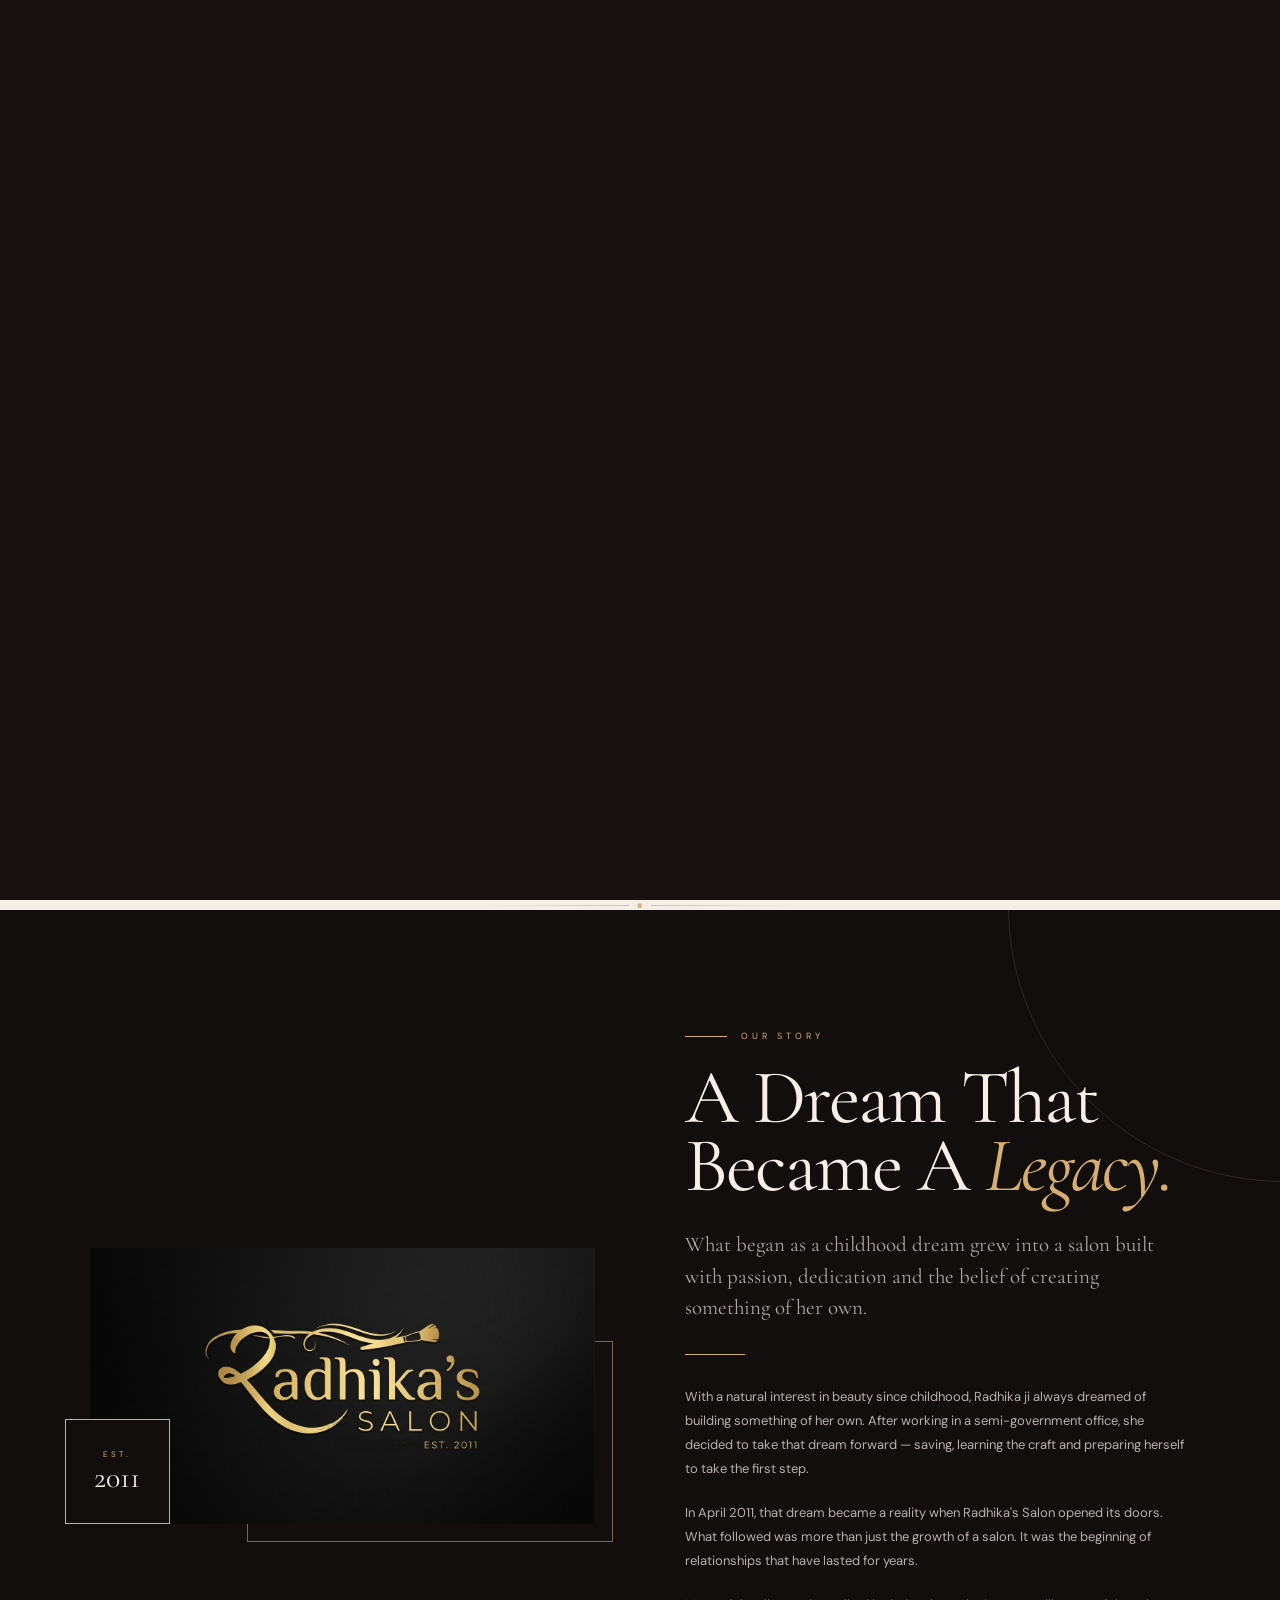
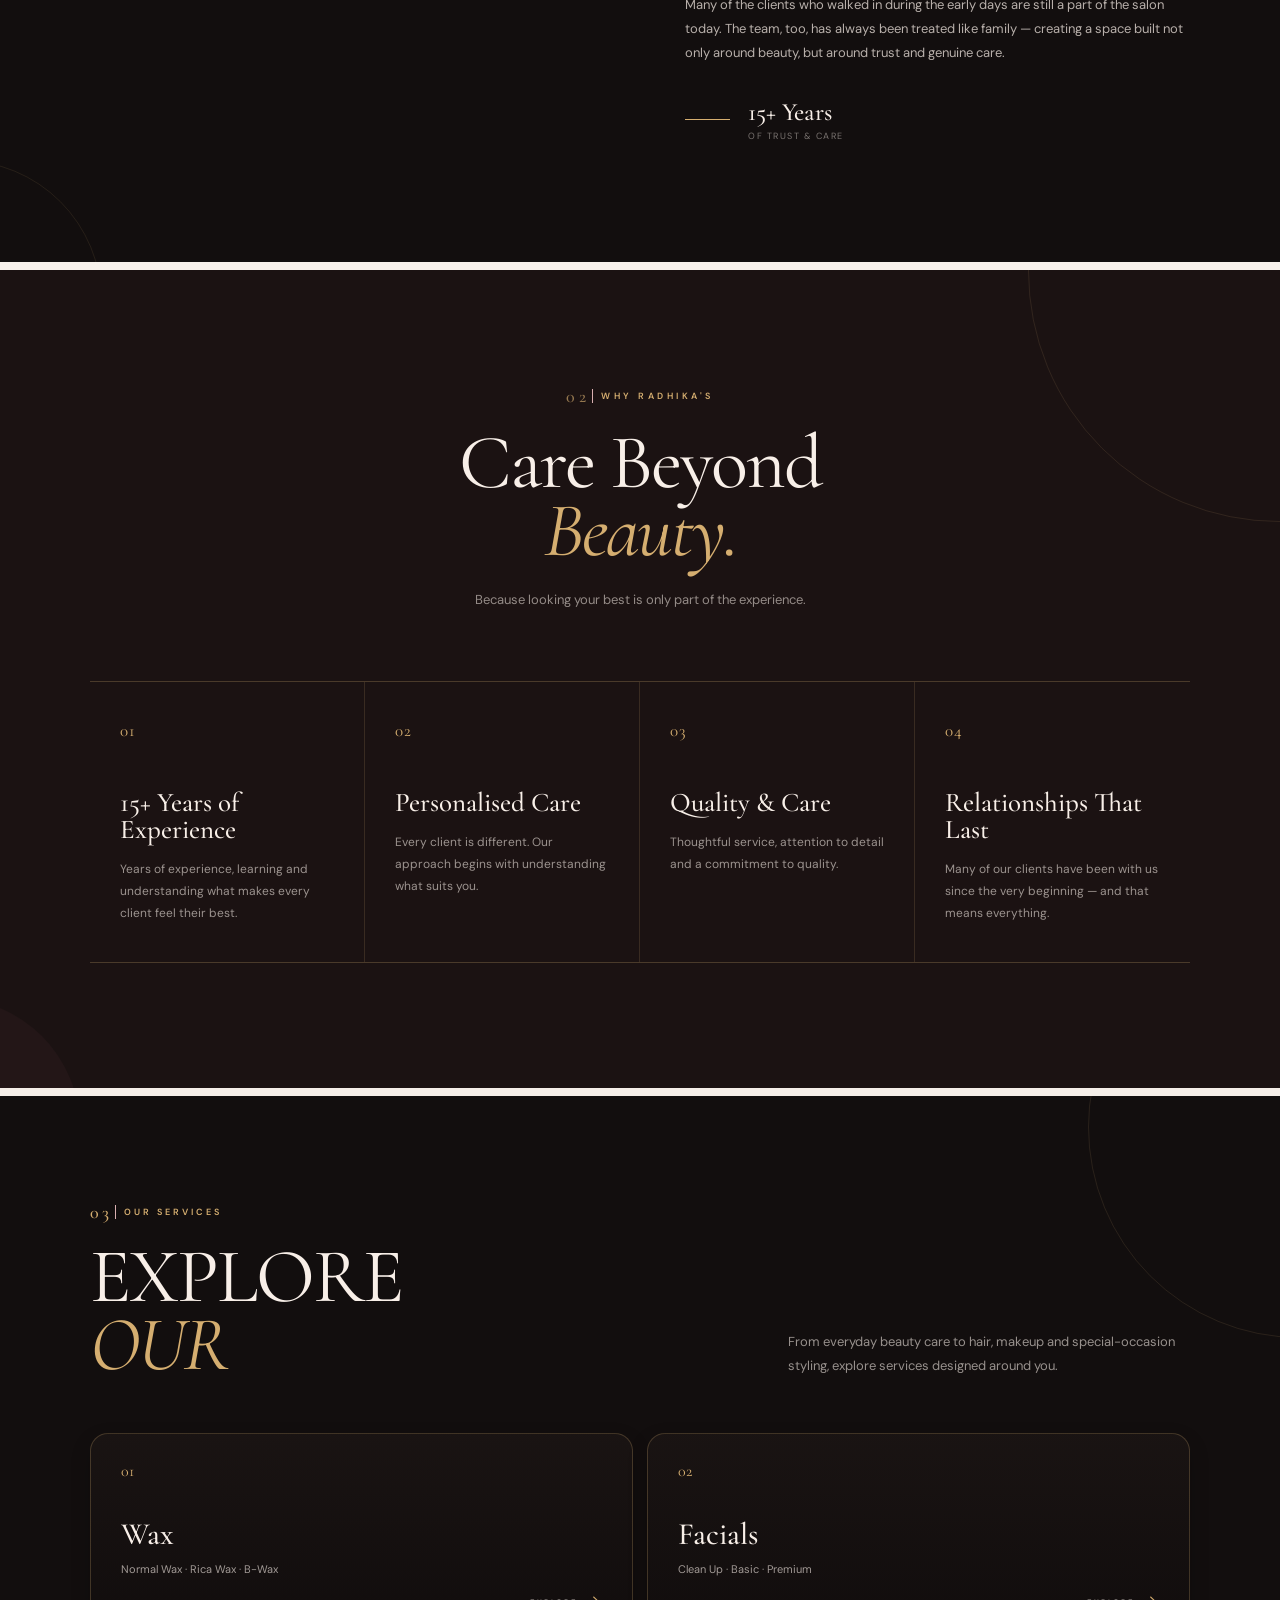
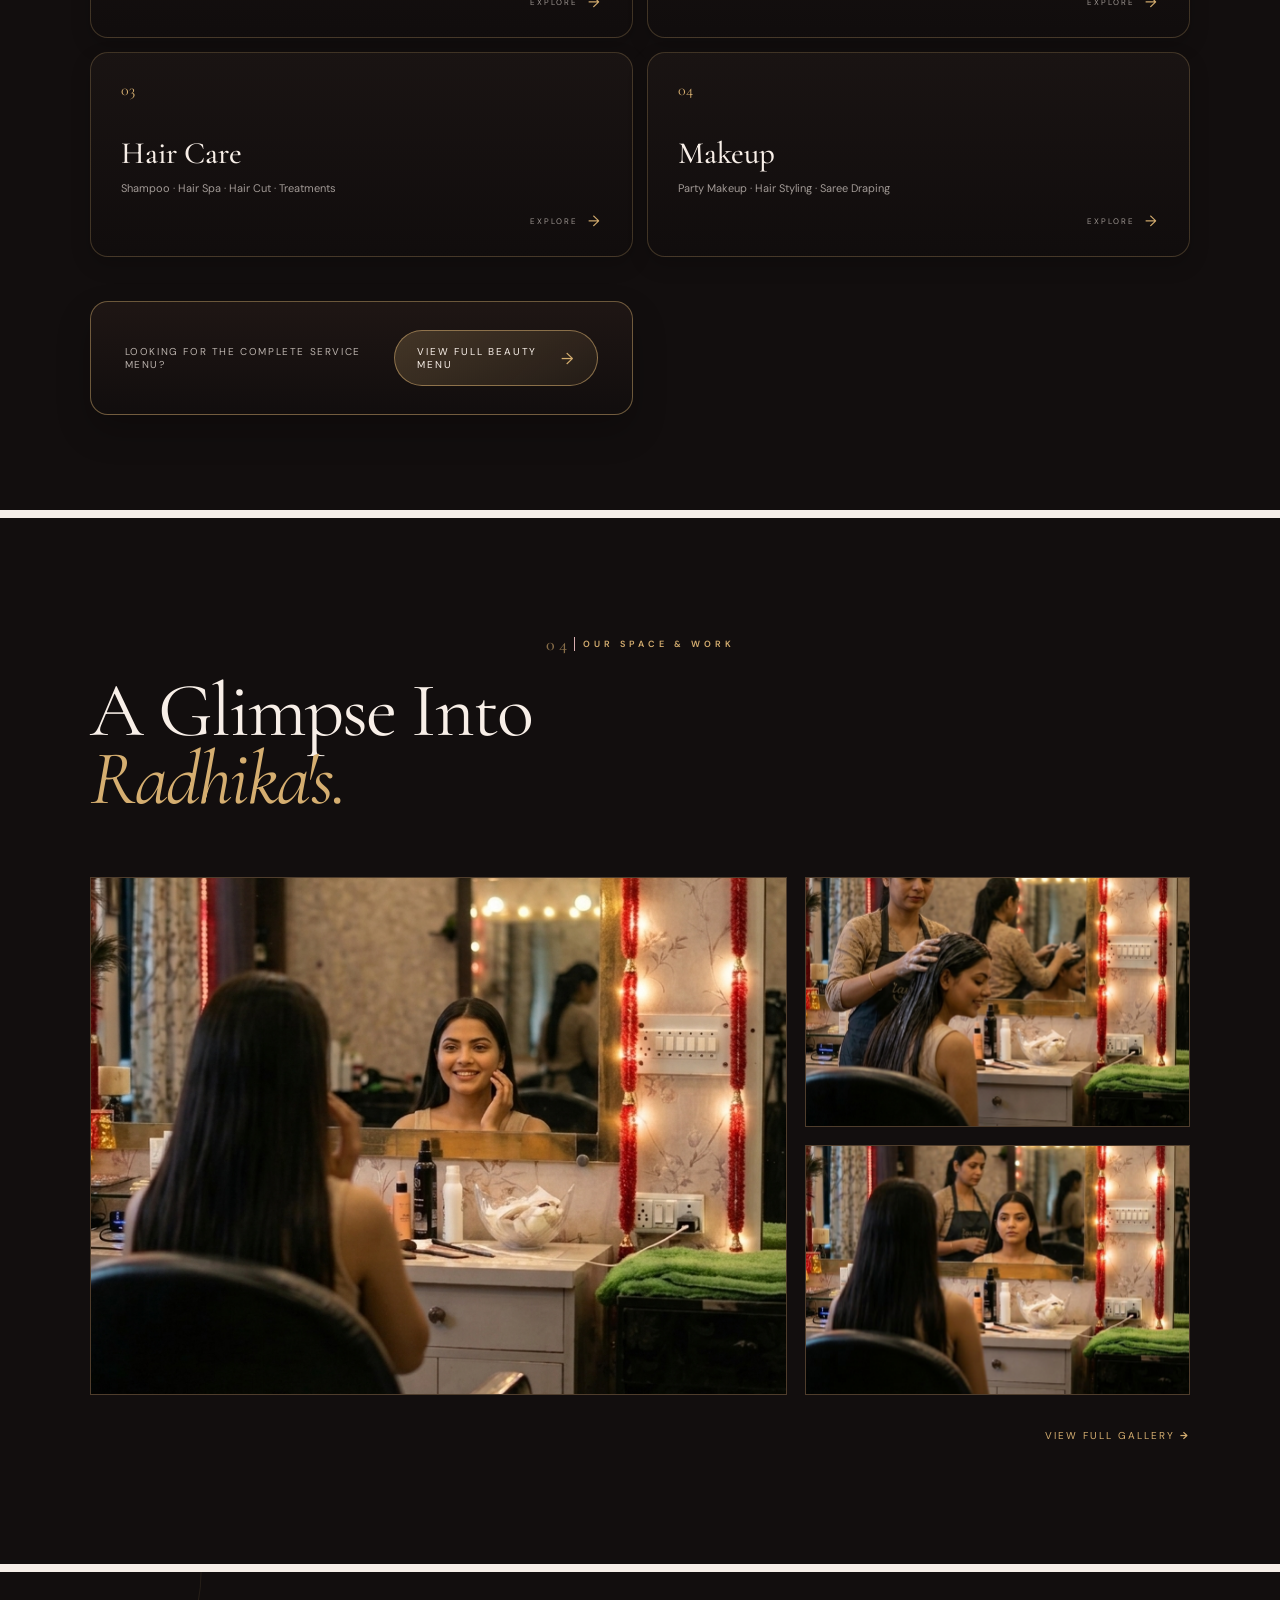
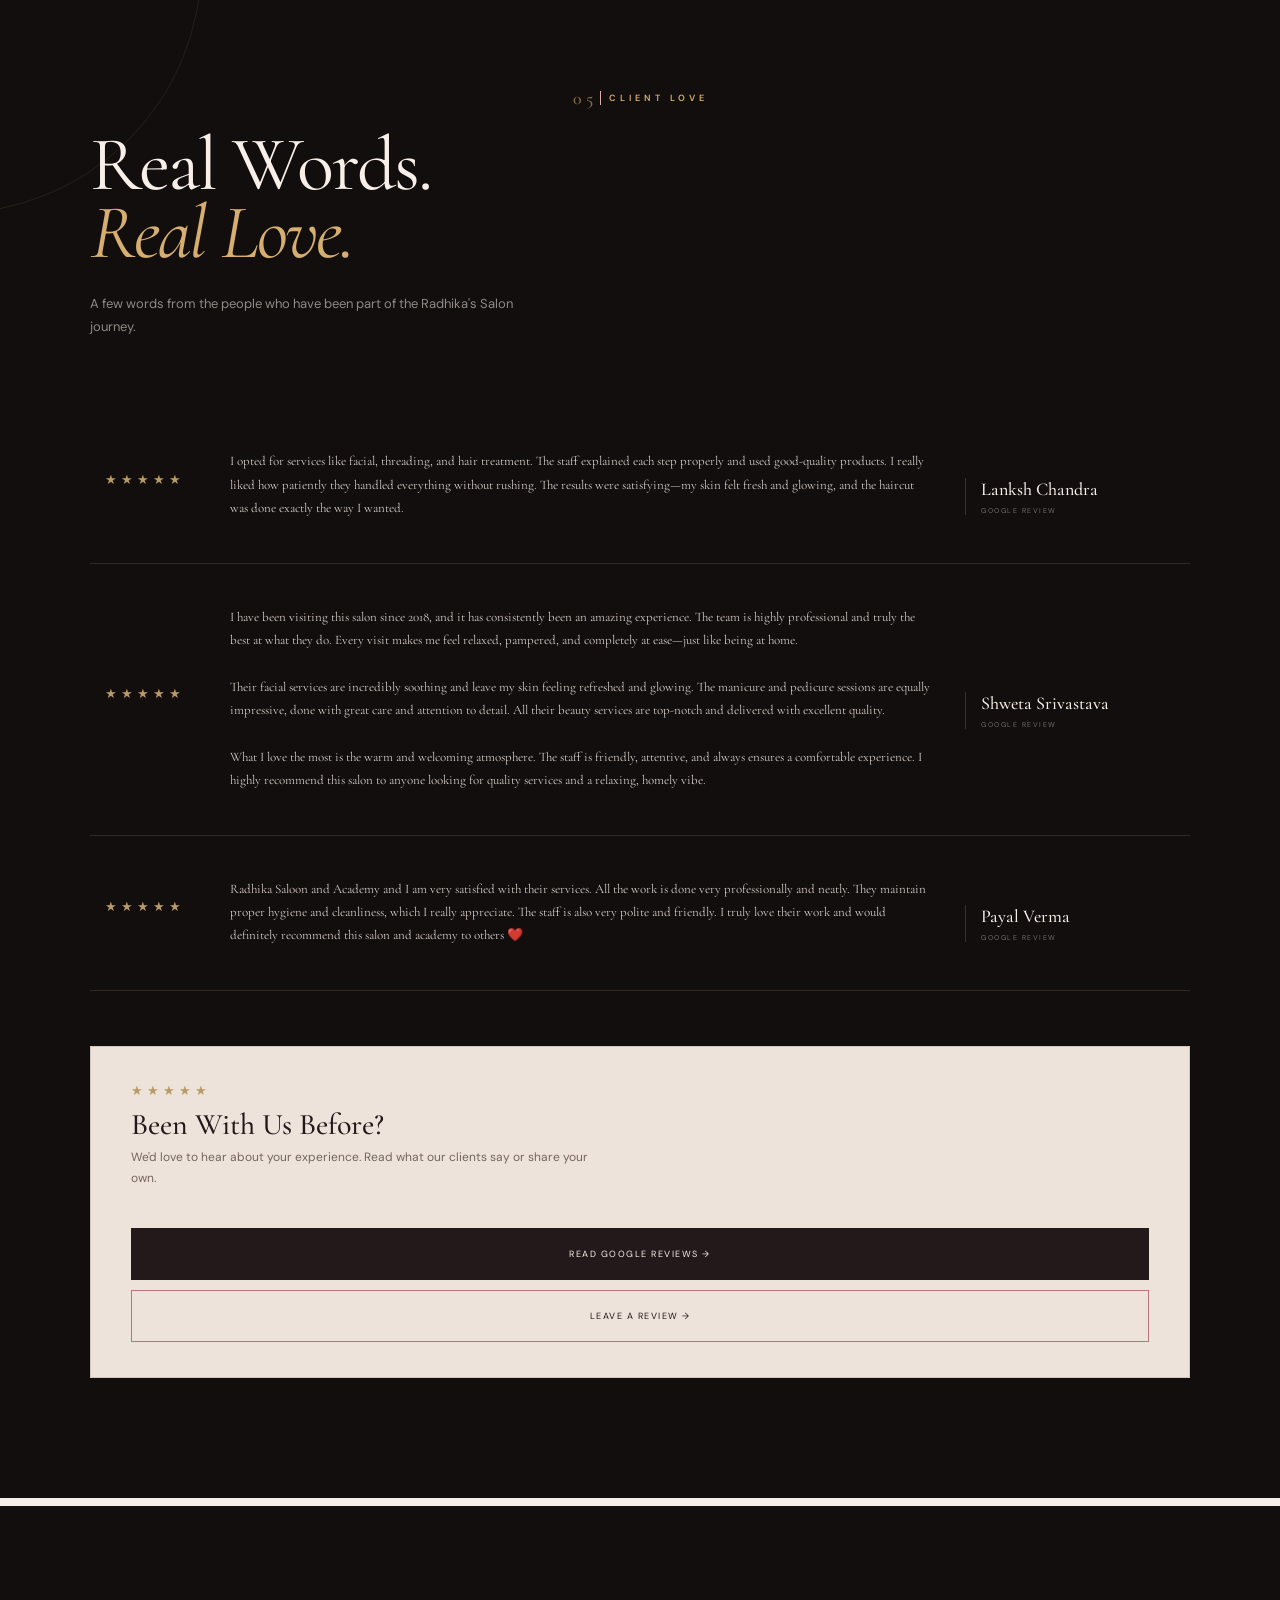
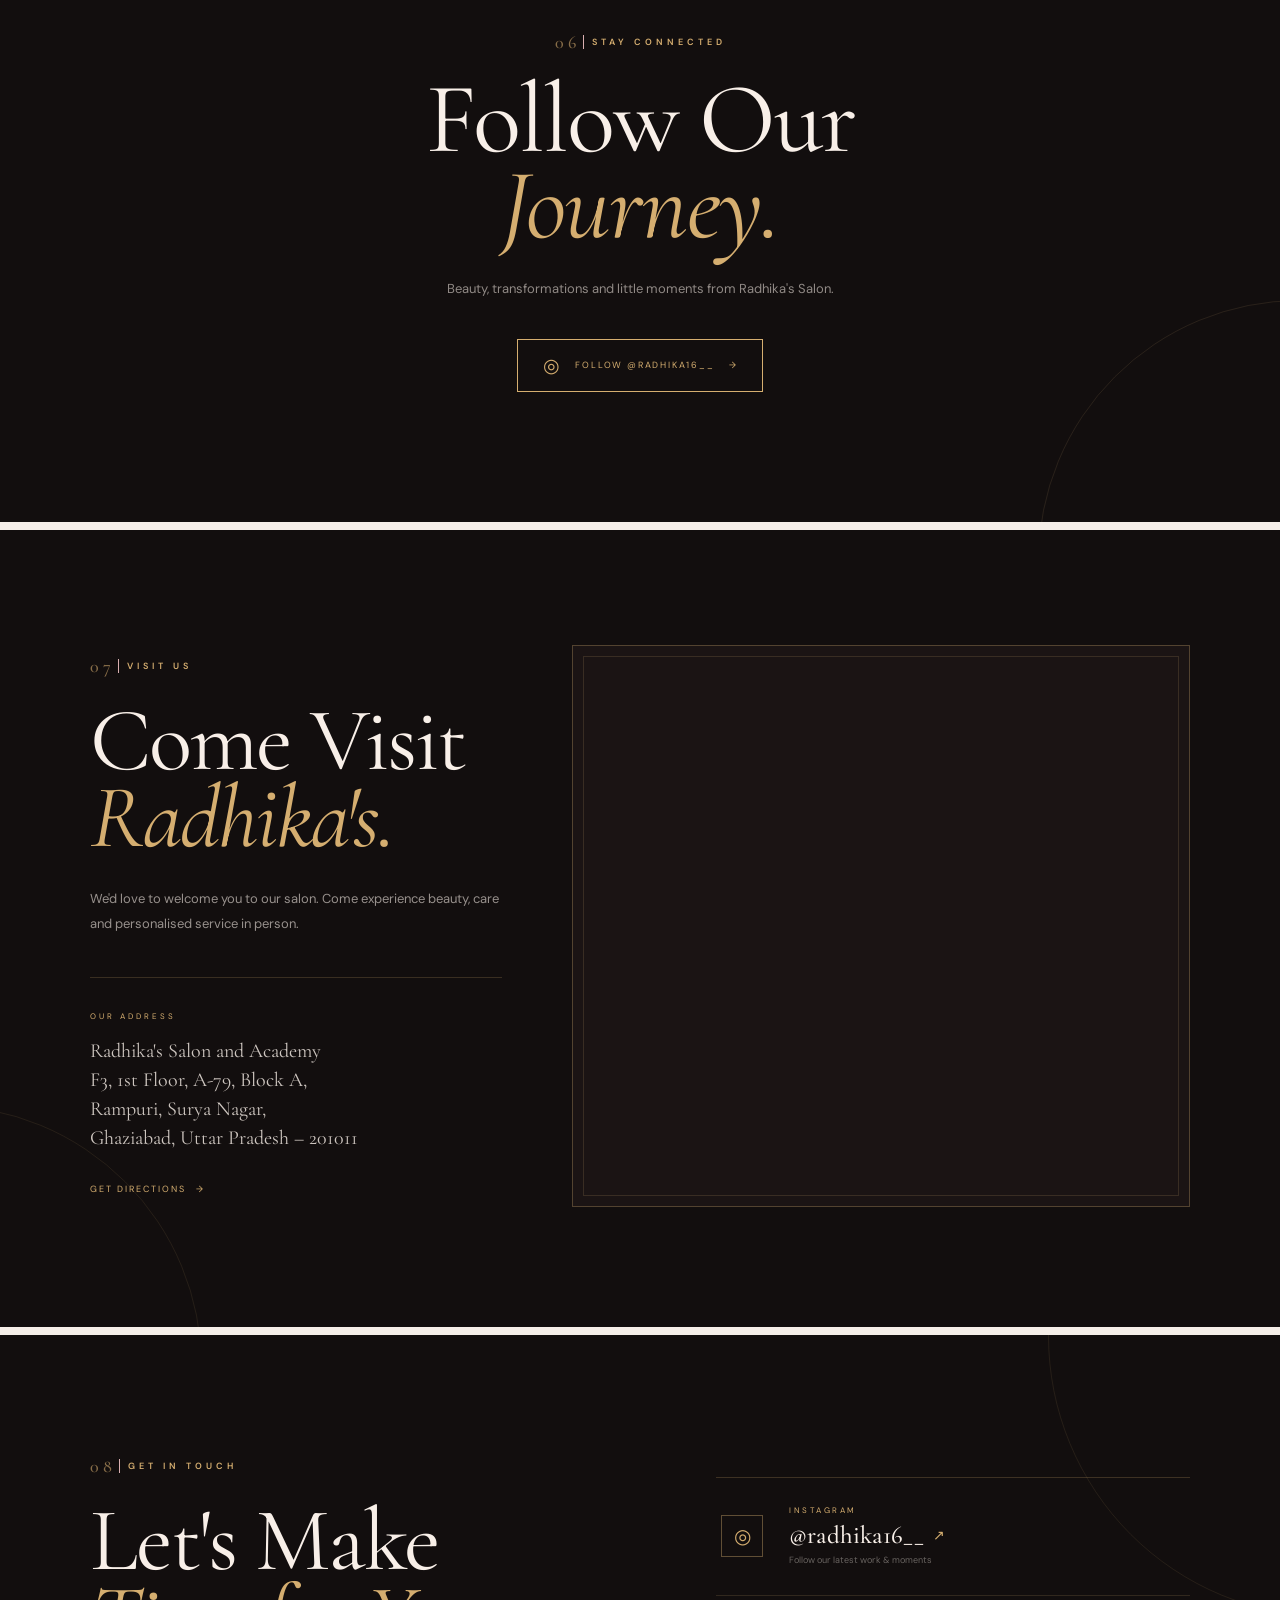
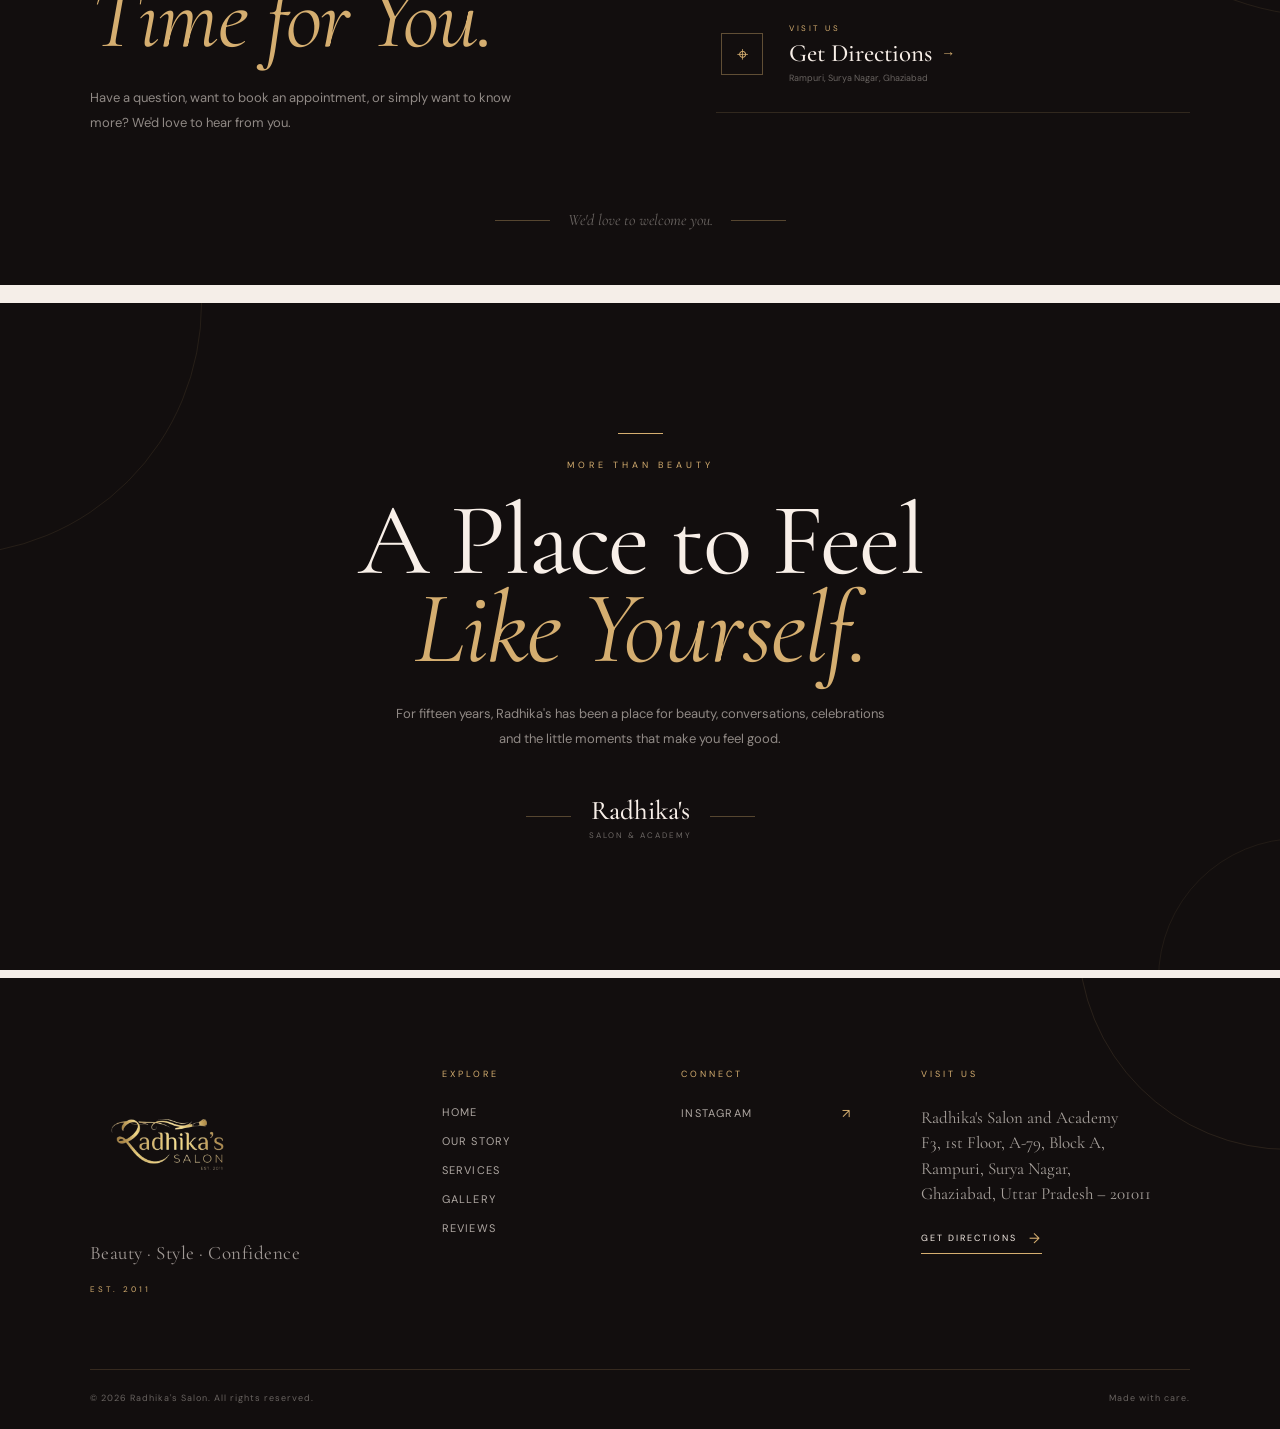
==== commit 3dd1f705: "Update index.html" ====
--- a/index.html
+++ b/index.html
@@ -885,39 +885,6 @@
         <div class="contact-details">
 
 
-            <!-- WHATSAPP -->
-
-            <a
-                href="https://wa.me/YOURWHATSAPPNUMBER"
-                target="_blank"
-                rel="noopener noreferrer"
-                class="contact-item"
-            >
-
-                <div class="contact-icon">
-                    <span>◌</span>
-                </div>
-
-                <div class="contact-item-content">
-
-                    <span class="contact-label">
-                        WHATSAPP
-                    </span>
-
-                    <strong>
-                        Message Us
-                        <b>→</b>
-                    </strong>
-
-                    <small>
-                        Quick & easy appointment enquiries
-                    </small>
-
-                </div>
-
-            </a>
-
-
             <!-- INSTAGRAM -->
 
             <a
@@ -1102,20 +1069,7 @@
                     <span>↗</span>
                 </a>
 
-                <a
-                    href="https://wa.me/YOURWHATSAPPNUMBER"
-                    target="_blank"
-                    rel="noopener noreferrer"
-                >
-                    WhatsApp
-                    <span>↗</span>
-                </a>
-
-                <a href="#contact">
-                    Contact Us
-                    <span>→</span>
-                </a>
-
+              
             </div>
 
         </div>
